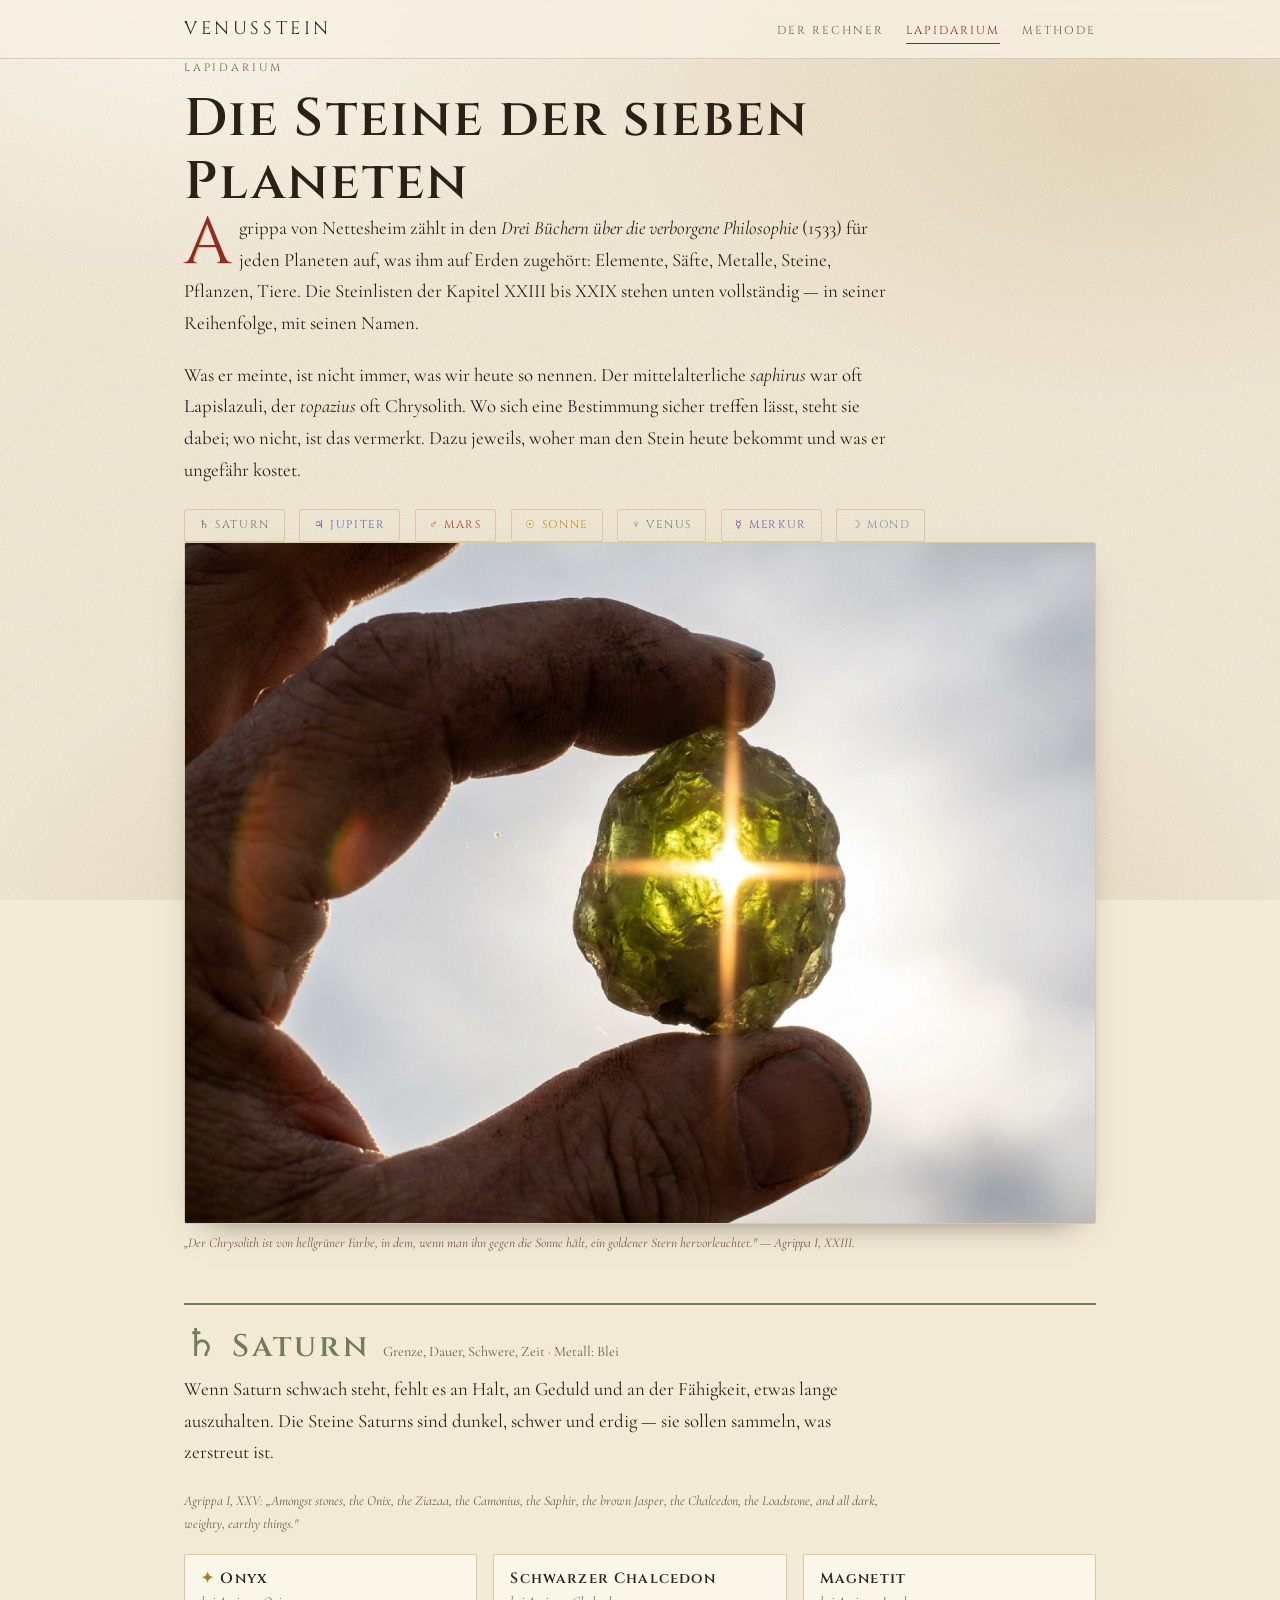
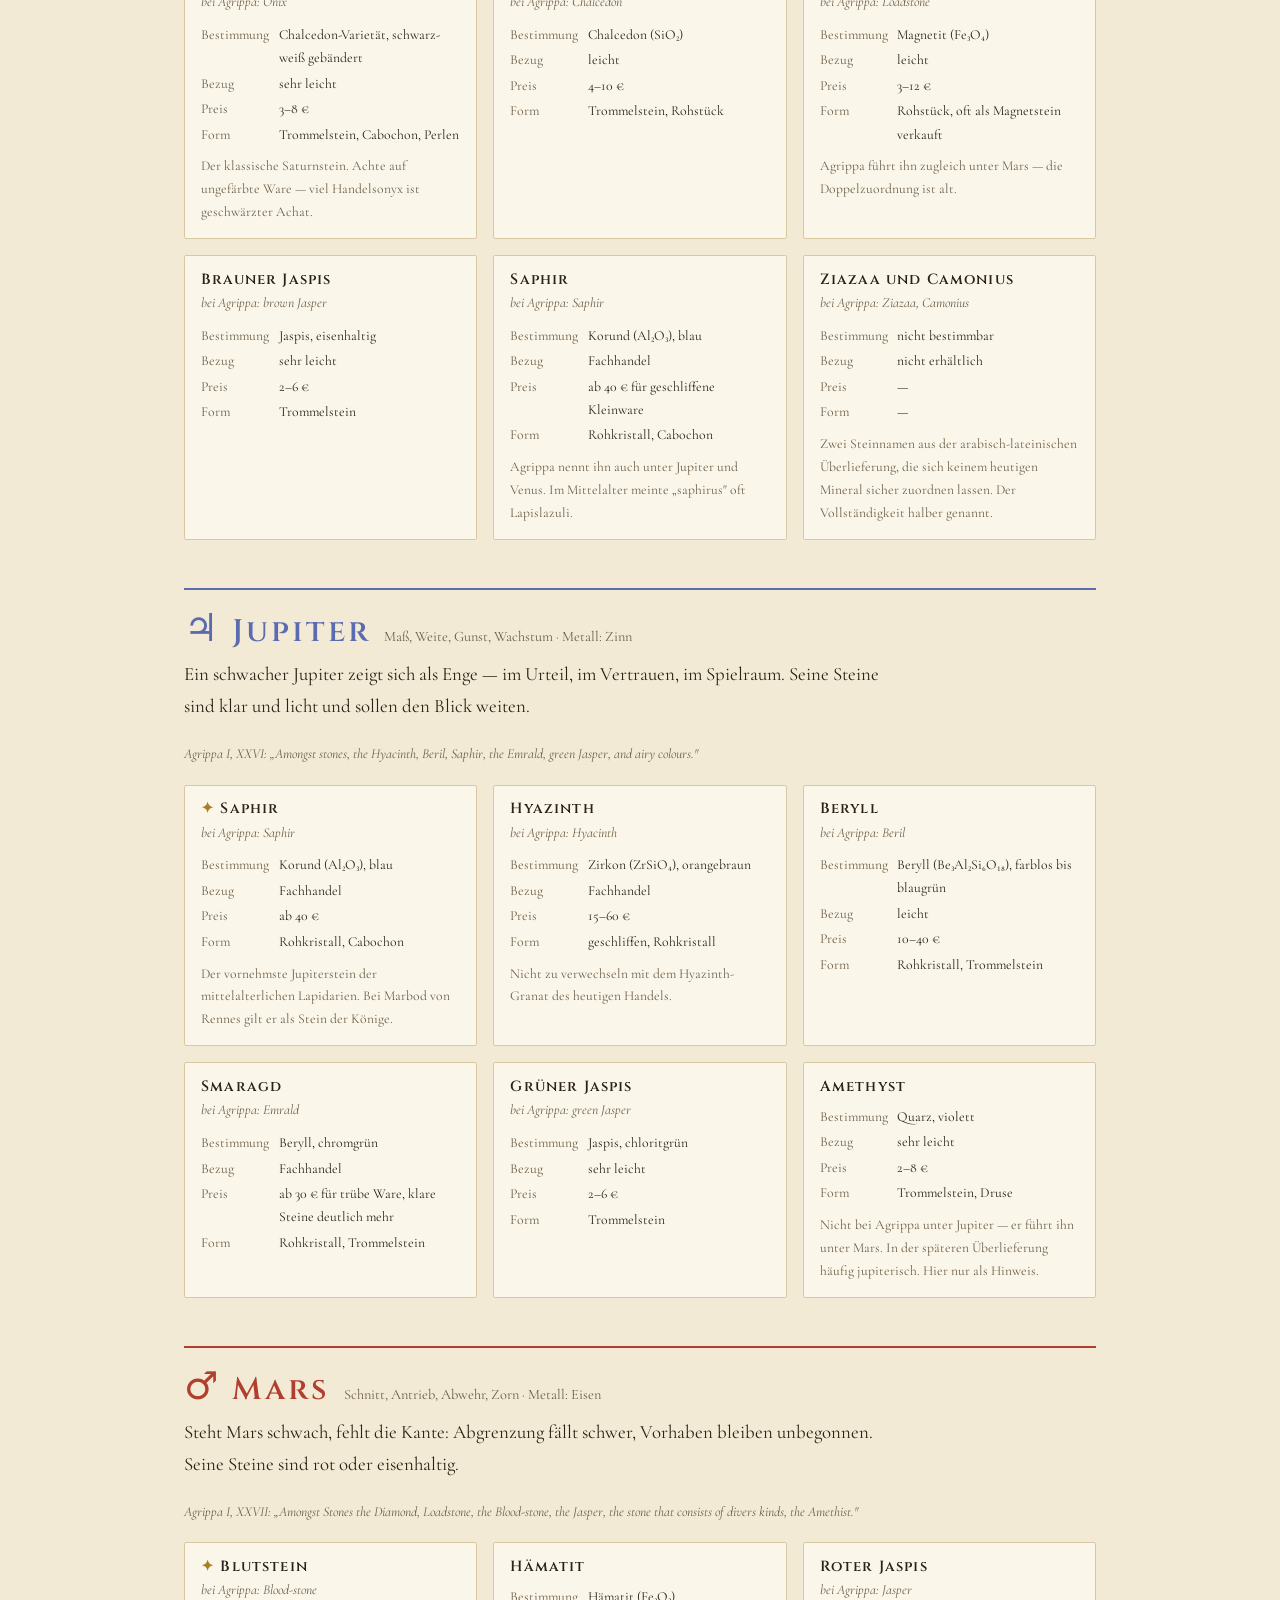
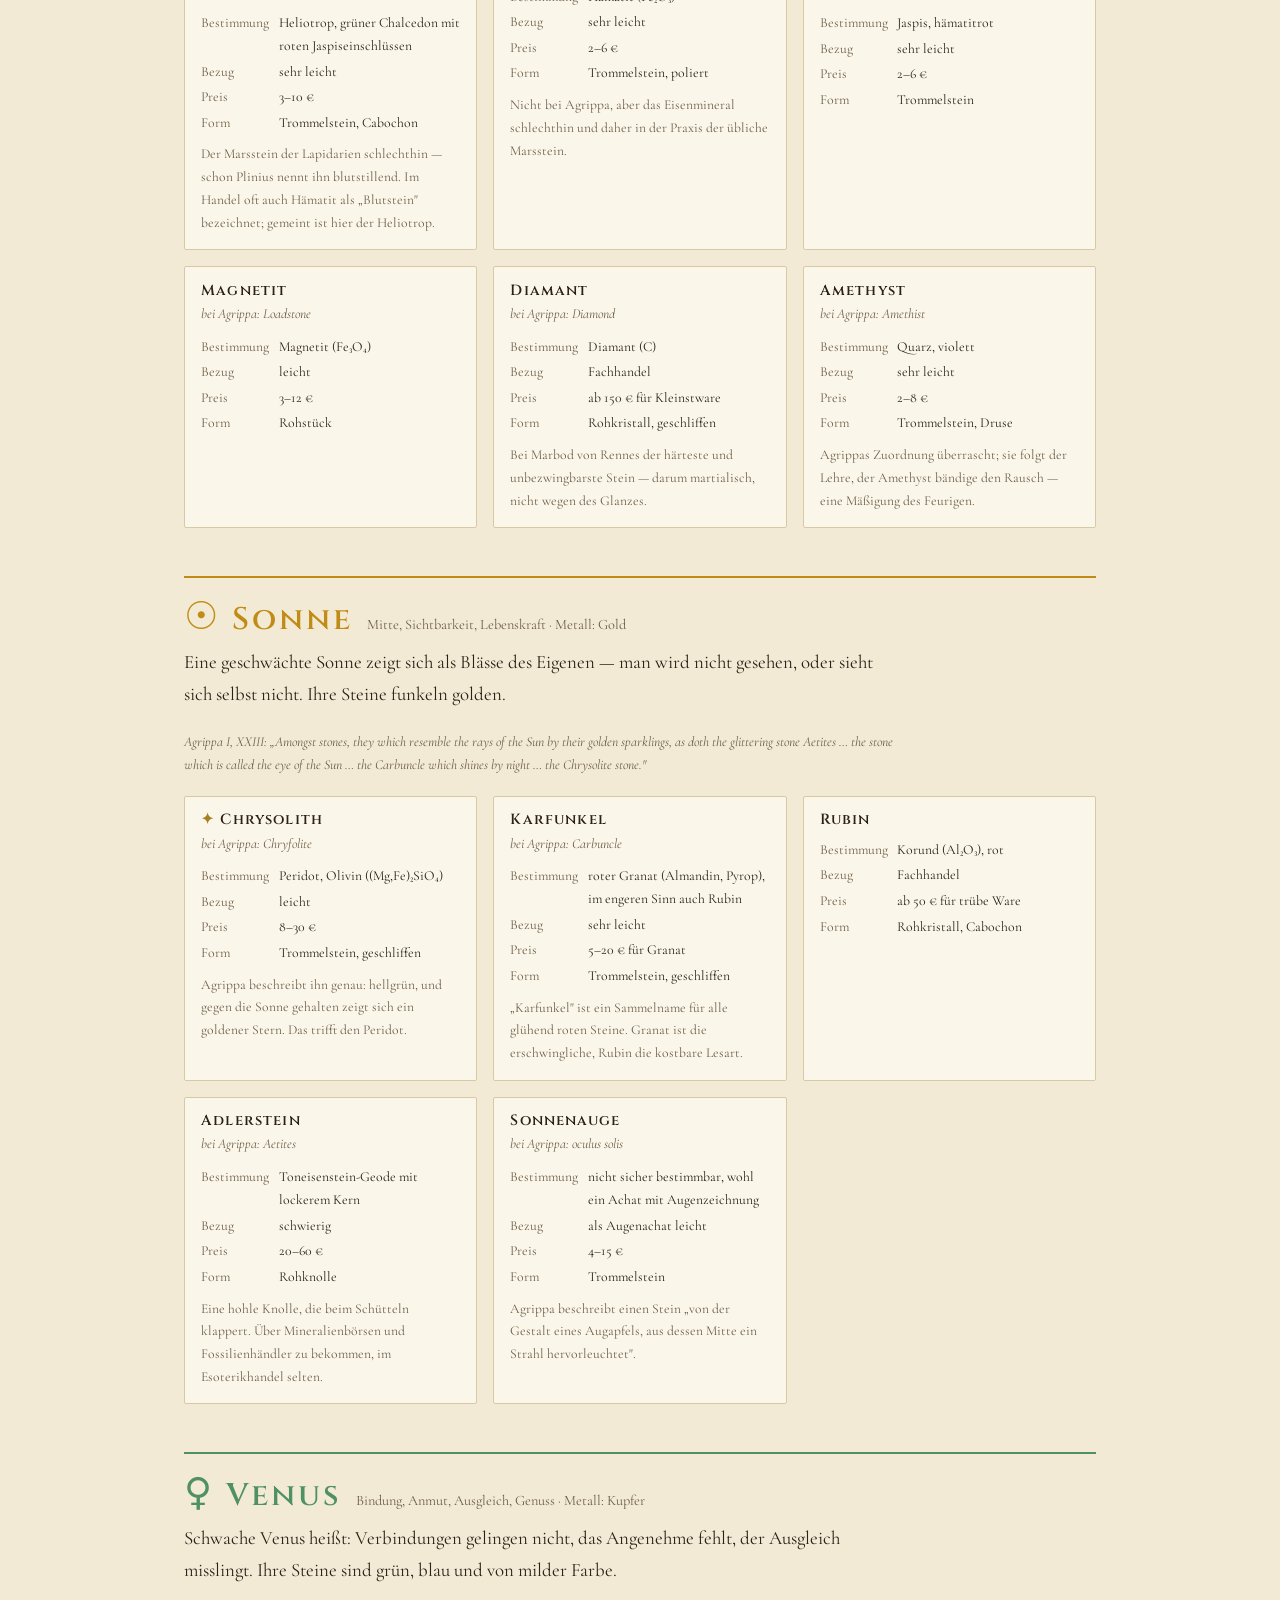
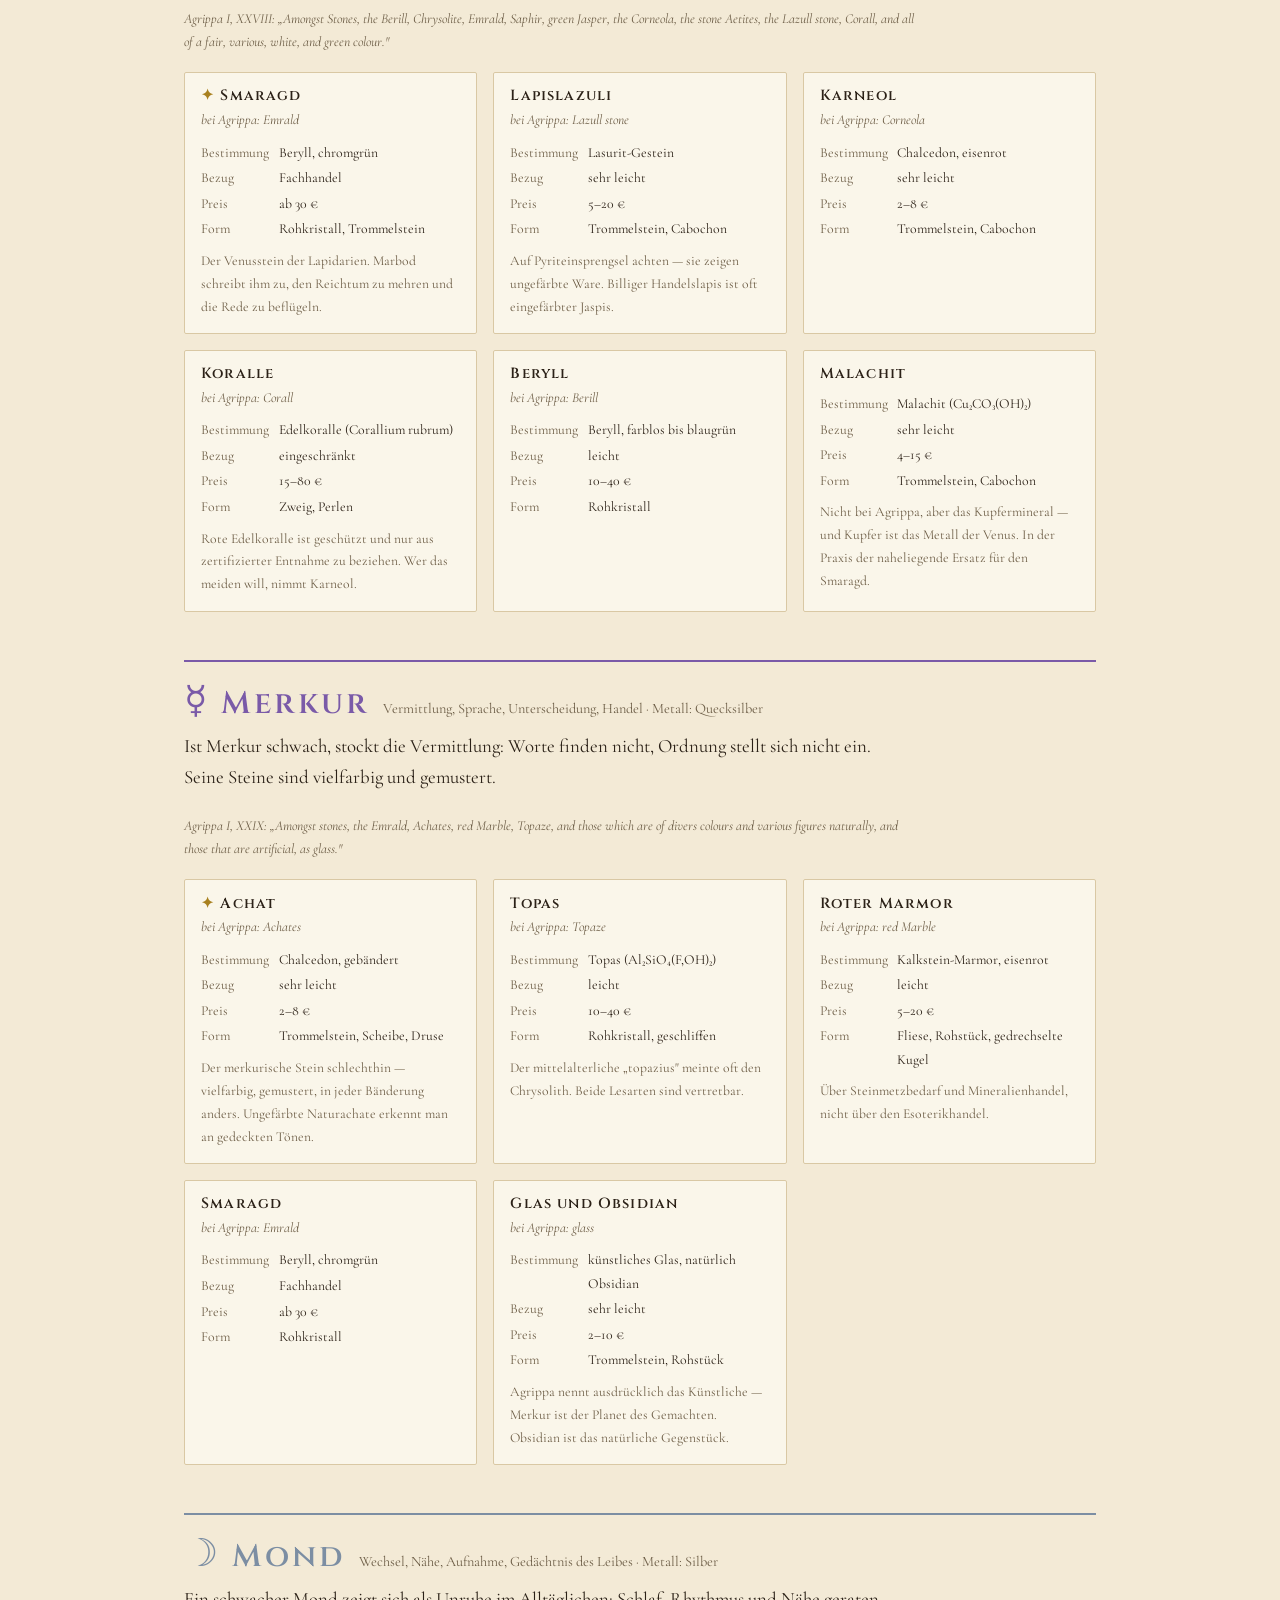
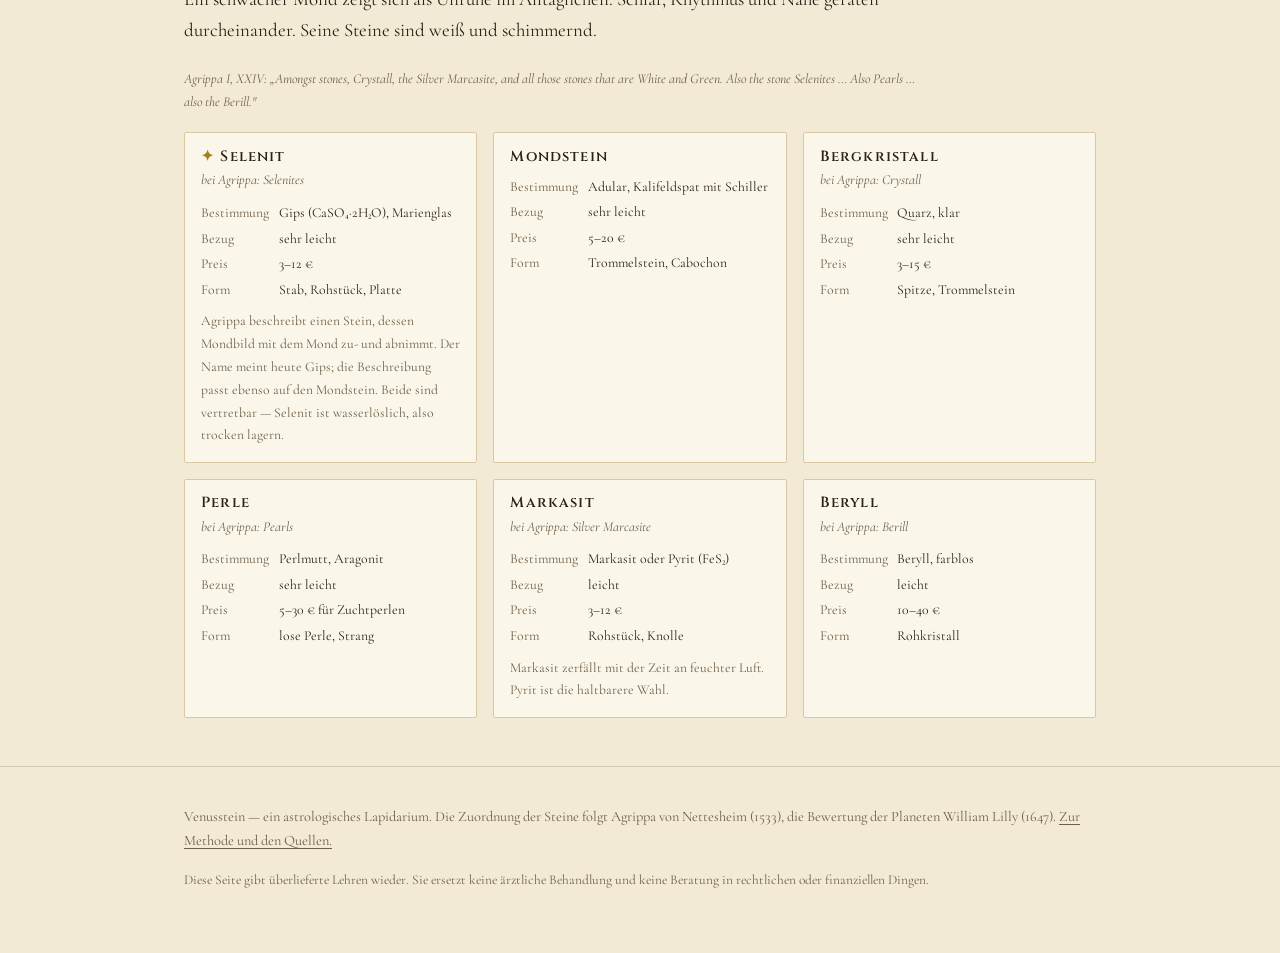
==== lapidarium.html @ 330479cf "Rechner, Lapidarium und Methodenseite Ephemeride für die sieben sichtbaren Planeten, Aszendent, MC u" ====
<!DOCTYPE html>
<html lang="de">
<head>
<meta charset="utf-8">
<meta name="viewport" content="width=device-width, initial-scale=1">
<title>Lapidarium — Venusstein</title>
<meta name="description" content="Die Steine der sieben Planeten nach Agrippa von Nettesheim, mit mineralogischer Bestimmung und Angaben zum Bezug.">
<link rel="preconnect" href="https://fonts.googleapis.com">
<link rel="preconnect" href="https://fonts.gstatic.com" crossorigin>
<link href="https://fonts.googleapis.com/css2?family=Cinzel:wght@400;600&family=Cormorant+Garamond:ital,wght@0,400;0,600;1,400&display=swap" rel="stylesheet">
<link rel="stylesheet" href="stil.css?v=4">
<style>
  .planet-block { border-top:2px solid; padding-top:1.2rem; margin-top:3rem; }
  .planet-kopf { display:flex; align-items:baseline; gap:.85rem; flex-wrap:wrap; margin-bottom:.5rem; }
  .planet-kopf .g { font-size:2.4rem; line-height:1;
    font-family:'Apple Symbols','Segoe UI Symbol','DejaVu Sans',serif; }
  .planet-kopf h2 { letter-spacing:.1em; }
  .planet-meta { font-size:.9rem; color:var(--tinte-blass); }
  .stein-gitter { display:grid; gap:1rem; grid-template-columns:repeat(auto-fit,minmax(14rem,1fr)); margin-top:1.2rem; }
  .stein { border:1px solid var(--pergament-rand); border-radius:2px; padding:.9rem 1rem; background:rgba(255,253,247,.6); }
  .stein h3 { font-family:var(--caps); font-size:.92rem; letter-spacing:.08em; margin:0 0 .2rem; }
  .stein .lat { font-style:italic; font-size:.86rem; color:var(--tinte-blass); }
  .stein dl { margin:.6rem 0 0; font-size:.86rem; display:grid; grid-template-columns:auto 1fr; gap:.15rem .6rem; }
  .stein dt { color:var(--tinte-blass); }
  .stein dd { margin:0; }
  .stein .anm { font-size:.85rem; margin:.6rem 0 0; color:var(--tinte-blass); }
  .krone { color:var(--gold); }
  .inhalt { display:flex; gap:.9rem; flex-wrap:wrap; margin:1.4rem 0 0; }
  .inhalt a {
    font-family:var(--caps); font-size:.7rem; letter-spacing:.15em; text-transform:uppercase;
    text-decoration:none; border:1px solid var(--pergament-rand); border-radius:2px;
    padding:.4rem .85rem; color:var(--tinte-blass);
  }
  .inhalt a:hover { border-color:var(--rubrik); color:var(--rubrik); }
</style>
</head>
<body>
<script src="kopf.js?v=4"></script>

<main>
  <section class="bahn">
    <p class="klein-kapital">Lapidarium</p>
    <h1>Die Steine der sieben Planeten</h1>
    <div style="max-width:44rem">
      <p class="initiale">Agrippa von Nettesheim zählt in den <em>Drei Büchern über die
      verborgene Philosophie</em> (1533) für jeden Planeten auf, was ihm auf Erden
      zugehört: Elemente, Säfte, Metalle, Steine, Pflanzen, Tiere. Die Steinlisten
      der Kapitel XXIII bis XXIX stehen unten vollständig — in seiner Reihenfolge,
      mit seinen Namen.</p>
      <p>Was er meinte, ist nicht immer, was wir heute so nennen. Der mittelalterliche
      <em>saphirus</em> war oft Lapislazuli, der <em>topazius</em> oft Chrysolith. Wo
      sich eine Bestimmung sicher treffen lässt, steht sie dabei; wo nicht, ist das
      vermerkt. Dazu jeweils, woher man den Stein heute bekommt und was er ungefähr
      kostet.</p>
    </div>
    <div class="inhalt" id="inhalt"></div>
  </section>

  <section class="bahn" style="padding-top:0">
    <figure>
      <img src="bilder/chrysolith-sonne.jpg" alt="Ein olivgrüner Chrysolith wird gegen die Sonne gehalten, ein goldener Strahlenstern bricht aus seiner Mitte" loading="lazy">
      <figcaption>„Der Chrysolith ist von hellgrüner Farbe, in dem, wenn man ihn gegen
      die Sonne hält, ein goldener Stern hervorleuchtet." — Agrippa I, XXIII.</figcaption>
    </figure>
  </section>

  <section class="bahn" style="padding-top:0"><div id="lapidarium"></div></section>
</main>

<script src="steine.js?v=4"></script>
<script>
(function () {
  var FARBE = { Saturn:'--sat', Jupiter:'--jup', Mars:'--mar', Sonne:'--sol',
                Venus:'--ven', Merkur:'--mer', Mond:'--lun' };
  var reihe = ['Saturn','Jupiter','Mars','Sonne','Venus','Merkur','Mond'];
  var wurzel = getComputedStyle(document.documentElement);
  function farbe(p) { return wurzel.getPropertyValue(FARBE[p]).trim(); }
  function id(p) { return p.toLowerCase().replace(/[^a-z]/g, ''); }

  document.getElementById('inhalt').innerHTML = reihe.map(function (p) {
    return '<a href="#' + id(p) + '" style="color:' + farbe(p) + '">' +
      Steine.LAPIDARIUM[p].glyph + ' ' + p + '</a>';
  }).join('');

  document.getElementById('lapidarium').innerHTML = reihe.map(function (p) {
    var l = Steine.LAPIDARIUM[p], f = farbe(p);
    var karten = l.steine.map(function (s) {
      var zeilen = [['Bestimmung', s.modern], ['Bezug', s.bezug], ['Preis', s.preis]];
      if (s.form) zeilen.push(['Form', s.form]);
      return '<div class="stein"><h3>' +
        (s.haupt ? '<span class="krone" title="Hauptstein">✦</span> ' : '') + s.name + '</h3>' +
        (s.lat && s.lat !== '—' ? '<div class="lat">bei Agrippa: ' + s.lat + '</div>' : '') +
        '<dl>' + zeilen.map(function (z) { return '<dt>' + z[0] + '</dt><dd>' + z[1] + '</dd>'; }).join('') +
        '</dl>' + (s.hinweis ? '<p class="anm">' + s.hinweis + '</p>' : '') + '</div>';
    }).join('');
    return '<div class="planet-block" id="' + id(p) + '" style="border-color:' + f + '">' +
      '<div class="planet-kopf"><span class="g" style="color:' + f + '">' + l.glyph + '</span>' +
      '<h2 style="color:' + f + '">' + p + '</h2>' +
      '<span class="planet-meta">' + l.wesen + ' · Metall: ' + l.metall + '</span></div>' +
      '<p style="max-width:44rem">' + l.mangel + '</p>' +
      '<p class="hinweis" style="max-width:46rem">' + l.quelle + '</p>' +
      '<div class="stein-gitter">' + karten + '</div></div>';
  }).join('');
})();
</script>
</body>
</html>
---- stil.css ----
/* ============================================================
   VENUSSTEIN — gemeinsames Stilblatt
   Pergament, Rubrik, Gold: der Blick eines mittelalterlichen
   Lapidariums, aber mit heutiger Lesbarkeit.
   ============================================================ */

:root {
  --pergament:      #f3ead6;
  --pergament-tief: #e7d9bb;
  --pergament-rand: #d9c8a4;
  --tinte:          #2b2117;
  --tinte-blass:    #6d5e47;
  --rubrik:         #8f2c21;
  --gold:           #a8801f;
  --gold-hell:      #c9a441;
  --linie:          rgba(43, 33, 23, .16);

  --sat: #6f7d5c;  --jup: #5a6bb0;  --mar: #b03f30;  --sol: #c08c15;
  --ven: #4f9160;  --mer: #7a5aa8;  --lun: #7c8ea3;

  --serif: 'Cormorant Garamond', 'Iowan Old Style', Palatino, Georgia, serif;
  --caps:  'Cinzel', 'Trajan Pro', Palatino, Georgia, serif;
}

* { box-sizing: border-box; }
html { -webkit-text-size-adjust: 100%; }

body {
  margin: 0;
  font-family: var(--serif);
  font-size: clamp(1.02rem, .55vw + .92rem, 1.18rem);
  line-height: 1.68;
  color: var(--tinte);
  background-color: var(--pergament);
  background-image:
    radial-gradient(70% 55% at 15% 0%,   rgba(255,252,244,.85), transparent 60%),
    radial-gradient(60% 50% at 88% 12%,  rgba(214,193,153,.40), transparent 65%),
    radial-gradient(75% 60% at 50% 105%, rgba(198,175,133,.42), transparent 70%);
  background-attachment: fixed;
}

/* Feine Faserung des Pergaments */
body::before {
  content: ''; position: fixed; inset: 0; pointer-events: none; z-index: 0;
  opacity: .38; mix-blend-mode: multiply;
  background-image: url("data:image/svg+xml;utf8,\
<svg xmlns='http://www.w3.org/2000/svg' width='220' height='220'>\
<filter id='f'><feTurbulence type='fractalNoise' baseFrequency='.85' numOctaves='4'/>\
<feColorMatrix type='saturate' values='0'/></filter>\
<rect width='220' height='220' filter='url(%23f)' opacity='.5'/></svg>");
}
body > * { position: relative; z-index: 1; }

/* ---------- Schrift ---------- */
h1, h2, h3, h4 { font-family: var(--caps); font-weight: 600; line-height: 1.18; margin: 0; }
h1 { font-size: clamp(2rem, 5.2vw, 3.3rem); letter-spacing: .04em; }
h2 { font-size: clamp(1.35rem, 2.8vw, 1.95rem); letter-spacing: .05em; color: var(--rubrik); }
h3 { font-size: clamp(1.08rem, 1.8vw, 1.3rem); letter-spacing: .07em; }
p { margin: 0 0 1.05em; }
a { color: var(--rubrik); text-underline-offset: .18em; text-decoration-thickness: .06em; }
a:hover { color: var(--gold); }
strong { font-weight: 600; }
em { font-style: italic; }

.klein-kapital {
  font-family: var(--caps); font-size: .68rem; letter-spacing: .26em;
  text-transform: uppercase; color: var(--tinte-blass);
}

/* Initiale nach Art der Handschriften */
.initiale::first-letter {
  float: left; font-family: var(--caps); font-size: 3.5em; line-height: .82;
  margin: .06em .12em -.04em 0; color: var(--rubrik);
  text-shadow: 1px 1px 0 rgba(168,128,31,.35);
}

/* ---------- Gerüst ---------- */
.bahn { max-width: 62rem; margin: 0 auto; padding: 0 clamp(1.1rem, 4vw, 2.5rem); }
.bahn-eng { max-width: 44rem; }
section { padding: clamp(2.6rem, 6vw, 4.6rem) 0; }

/* ---------- Kopf und Fuß ---------- */
.kopf {
  border-bottom: 1px solid var(--linie);
  background: rgba(247, 240, 226, .82);
  backdrop-filter: blur(6px);
  position: sticky; top: 0; z-index: 20;
}
.kopf-innen {
  display: flex; align-items: baseline; gap: 1.6rem; flex-wrap: wrap;
  padding-block: .85rem;
}
.marke {
  font-family: var(--caps); font-size: 1.12rem; letter-spacing: .2em;
  text-transform: uppercase; color: var(--tinte); text-decoration: none; margin-right: auto;
}
.marke:hover { color: var(--rubrik); }
.kopf nav { display: flex; gap: 1.4rem; flex-wrap: wrap; }
.kopf nav a {
  font-family: var(--caps); font-size: .72rem; letter-spacing: .17em;
  text-transform: uppercase; text-decoration: none; color: var(--tinte-blass);
  padding-bottom: .2rem; border-bottom: 1px solid transparent;
}
.kopf nav a:hover, .kopf nav a[aria-current] { color: var(--rubrik); border-color: var(--rubrik); }

.fuss {
  border-top: 1px solid var(--linie); margin-top: 3rem;
  padding: 2.4rem 0 3rem; font-size: .9rem; color: var(--tinte-blass);
}
.fuss a { color: var(--tinte-blass); }

/* ---------- Zierrat ---------- */
.zierlinie { display: block; width: 100%; height: 22px; margin: 2rem 0; opacity: .55; }
.regel { border: 0; border-top: 1px solid var(--linie); margin: 2.4rem 0; }

/* ---------- Karten und Tafeln ---------- */
.tafel {
  background: linear-gradient(#fdf8ec, #f4ebd7);
  border: 1px solid var(--pergament-rand);
  border-radius: 3px;
  box-shadow: 0 1px 0 rgba(255,255,255,.7) inset, 0 10px 26px -20px rgba(43,33,23,.6);
  padding: clamp(1.2rem, 3vw, 2rem);
}

/* ---------- Formular ---------- */
.feldgruppe { display: grid; gap: 1.05rem 1.3rem; grid-template-columns: repeat(auto-fit, minmax(13rem, 1fr)); }
.feld { display: flex; flex-direction: column; gap: .35rem; }
.feld.voll { grid-column: 1 / -1; }
label {
  font-family: var(--caps); font-size: .66rem; letter-spacing: .19em;
  text-transform: uppercase; color: var(--tinte-blass);
}
input, select {
  font-family: var(--serif); font-size: 1.02rem; color: var(--tinte);
  background: rgba(255,253,247,.9);
  border: 1px solid var(--pergament-rand); border-radius: 2px;
  padding: .58rem .7rem; width: 100%;
}
input:focus, select:focus { outline: 2px solid var(--gold); outline-offset: 1px; border-color: var(--gold); }
.hinweis { font-size: .86rem; color: var(--tinte-blass); font-style: italic; }

.knopf {
  font-family: var(--caps); font-size: .78rem; letter-spacing: .19em; text-transform: uppercase;
  color: var(--pergament); background: var(--rubrik);
  border: 1px solid #71231a; border-radius: 2px;
  padding: .82rem 1.9rem; cursor: pointer; transition: background .18s, transform .18s;
}
.knopf:hover { background: #a3352a; }
.knopf:active { transform: translateY(1px); }
.knopf.leise { background: transparent; color: var(--tinte-blass); border-color: var(--pergament-rand); }
.knopf.leise:hover { color: var(--rubrik); border-color: var(--rubrik); }

/* ---------- Bilder ---------- */
figure { margin: 0; }
figure img {
  display: block; width: 100%; height: auto; border-radius: 2px;
  border: 1px solid var(--pergament-rand);
  box-shadow: 0 14px 34px -22px rgba(43,33,23,.75);
}
figcaption { font-size: .84rem; color: var(--tinte-blass); font-style: italic; margin-top: .55rem; }

/* ---------- Tabellen ---------- */
.tabellenrahmen { overflow-x: auto; }
table { border-collapse: collapse; width: 100%; font-size: .93rem; }
th, td { text-align: left; padding: .5rem .7rem; border-bottom: 1px solid var(--linie); vertical-align: top; }
th {
  font-family: var(--caps); font-size: .64rem; letter-spacing: .15em;
  text-transform: uppercase; color: var(--tinte-blass); font-weight: 600;
  border-bottom: 1px solid var(--pergament-rand);
}
td.zahl { text-align: right; font-variant-numeric: tabular-nums; white-space: nowrap; }

.plus  { color: #3f6b45; font-weight: 600; }
.minus { color: var(--rubrik); font-weight: 600; }

@media (prefers-reduced-motion: reduce) {
  * { animation: none !important; transition: none !important; }
}

/* display-Regeln duerfen das hidden-Attribut nicht aushebeln */
[hidden] { display: none !important; }
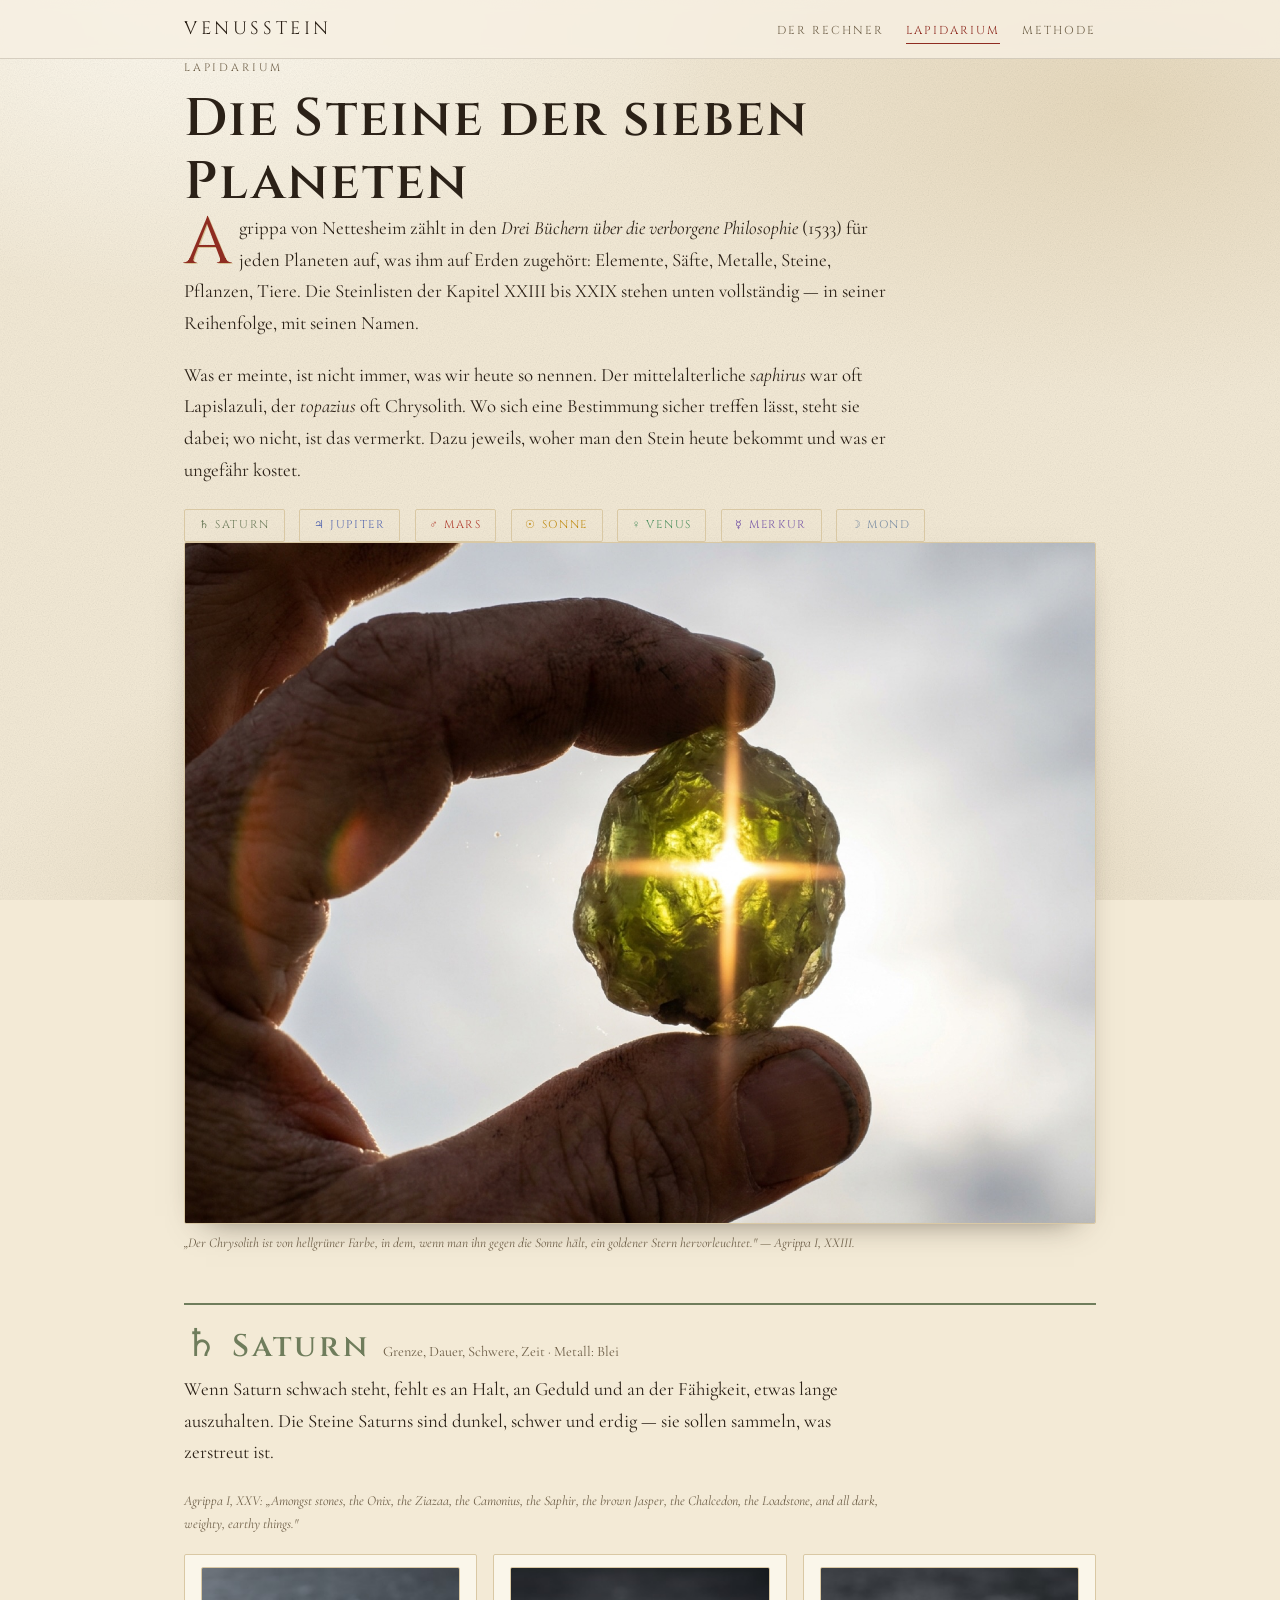
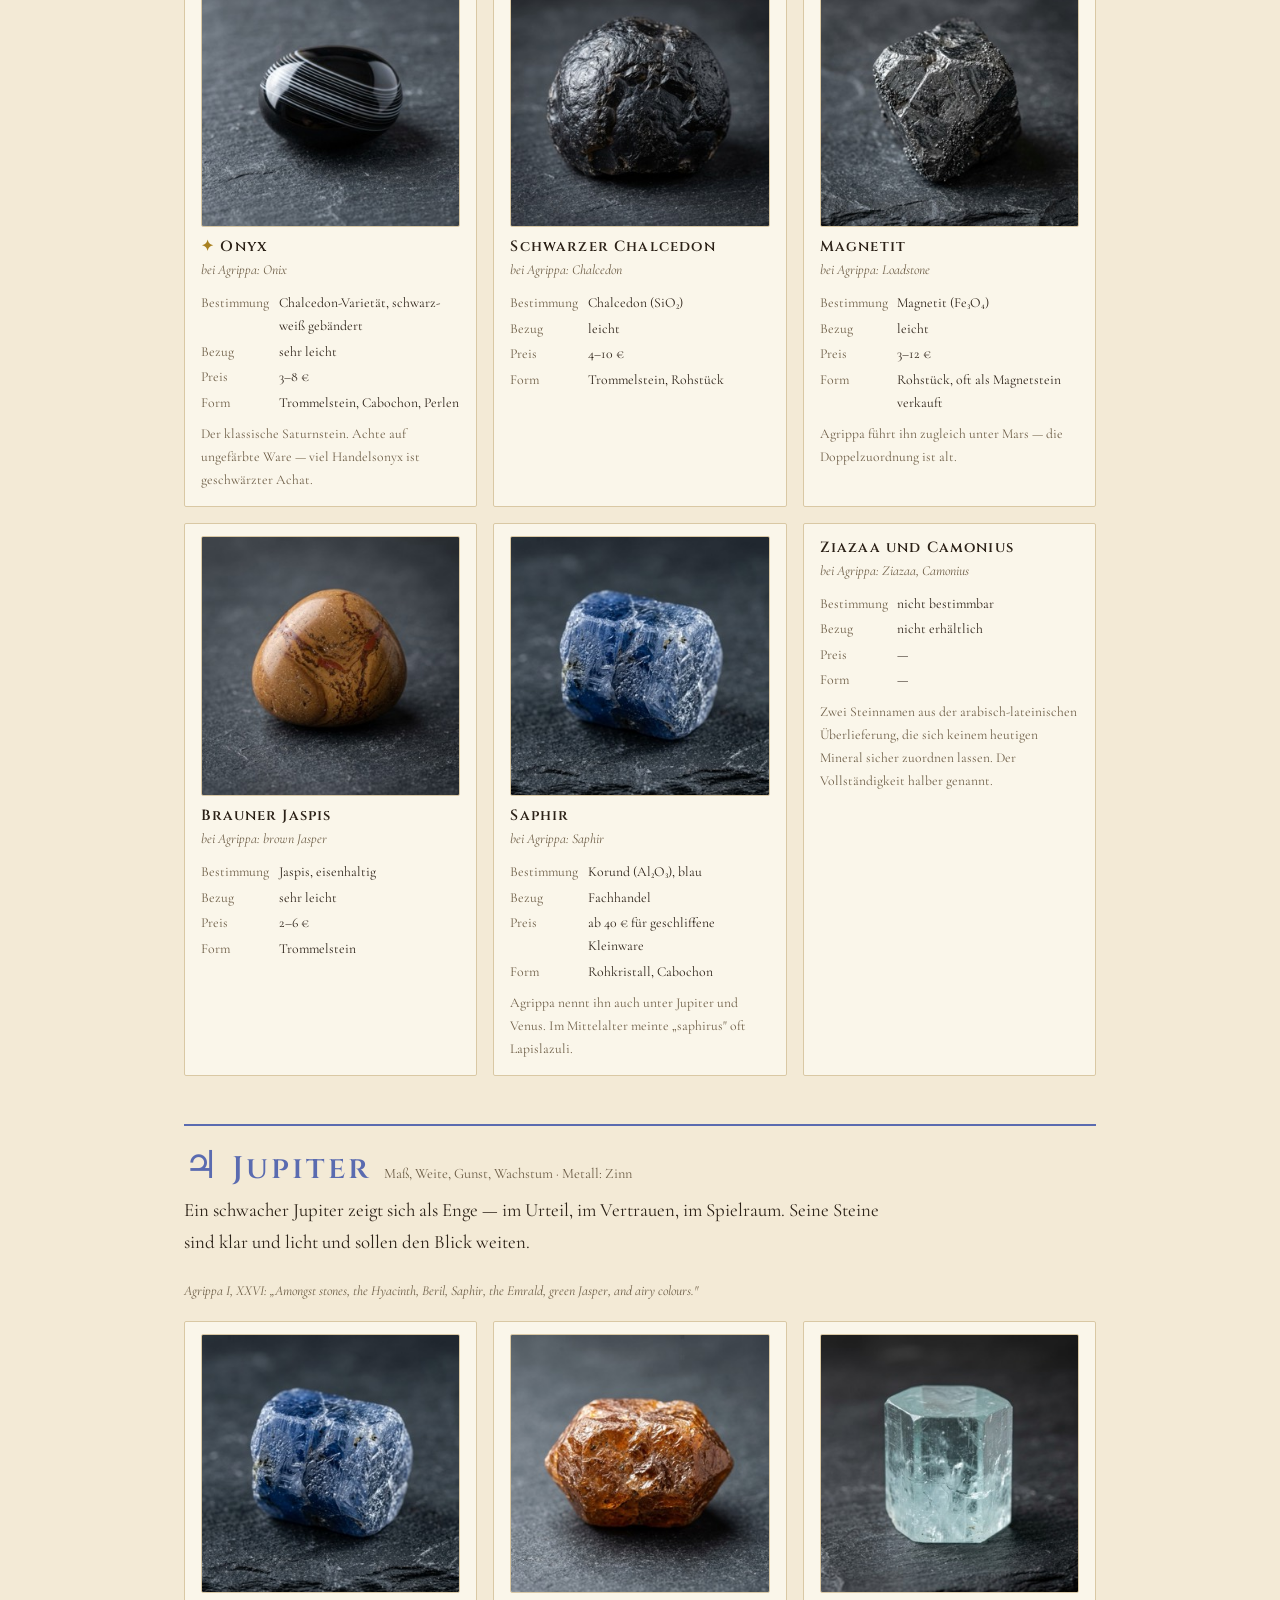
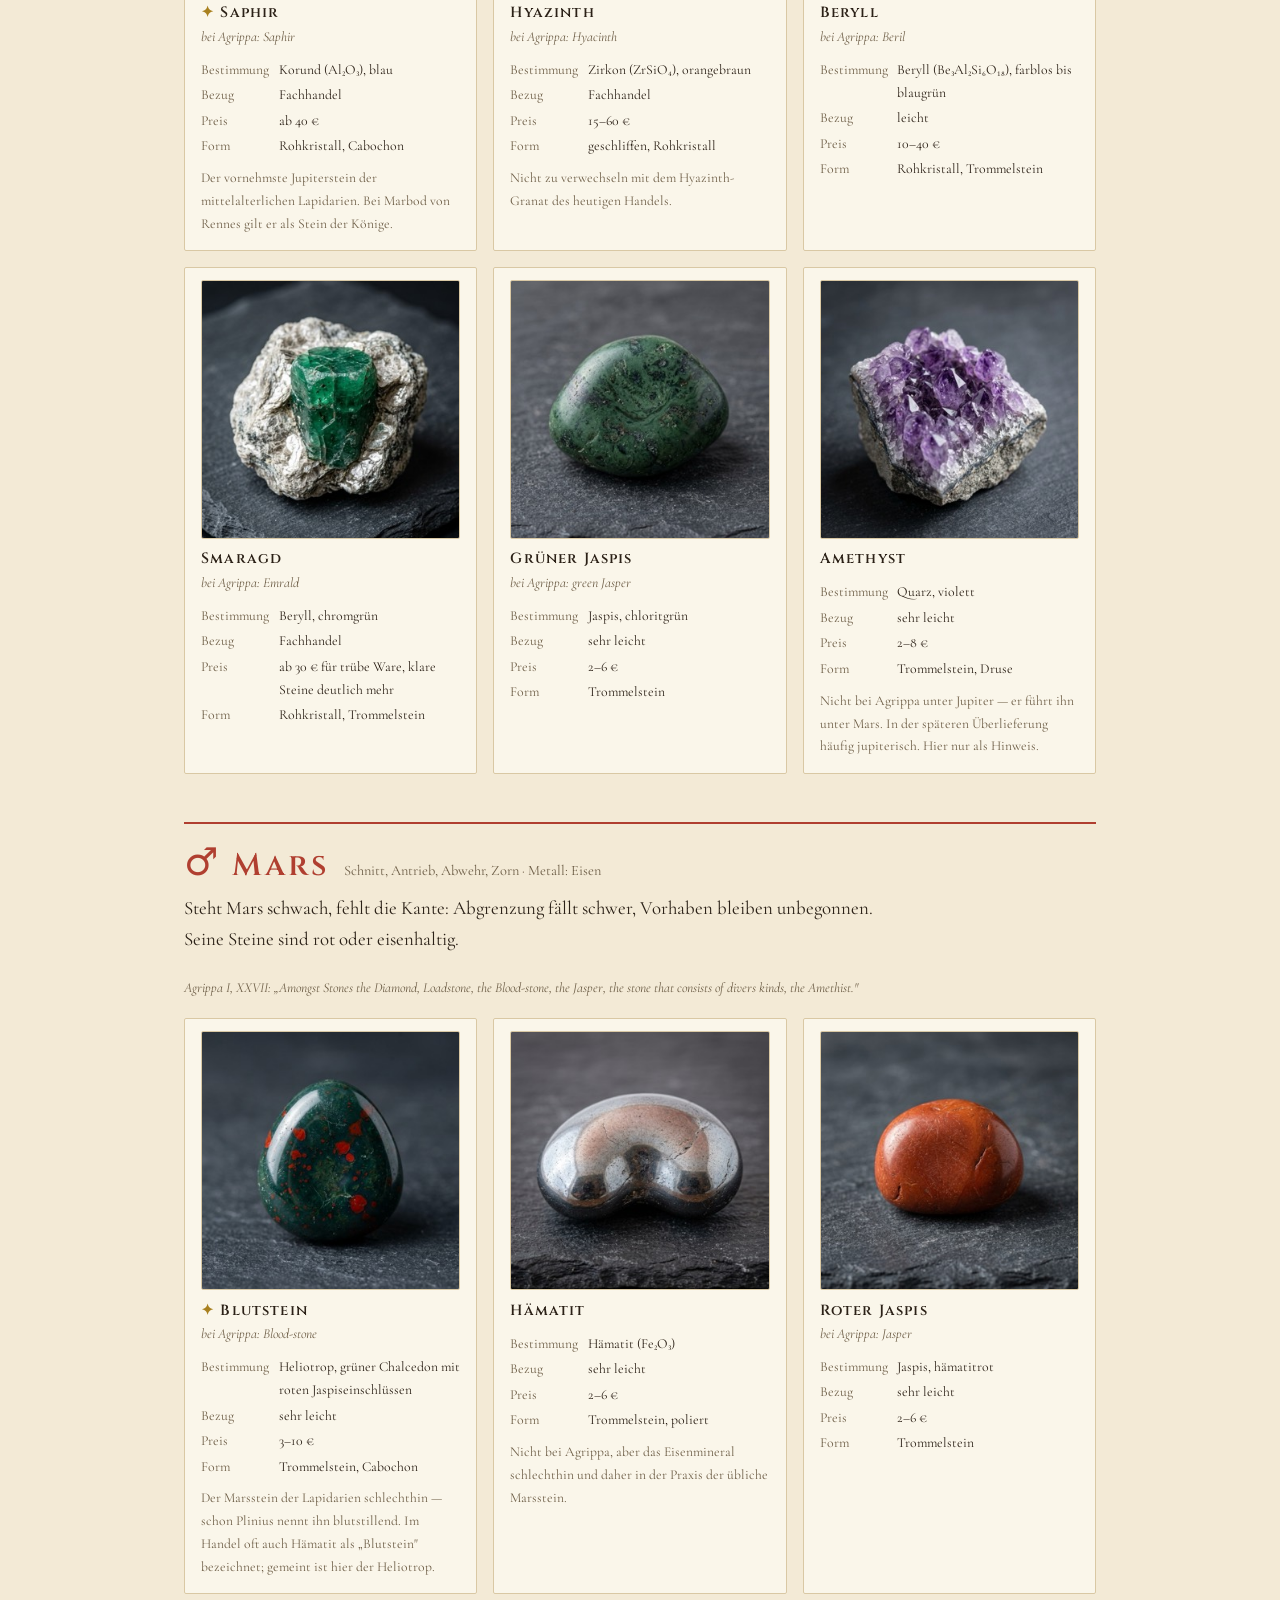
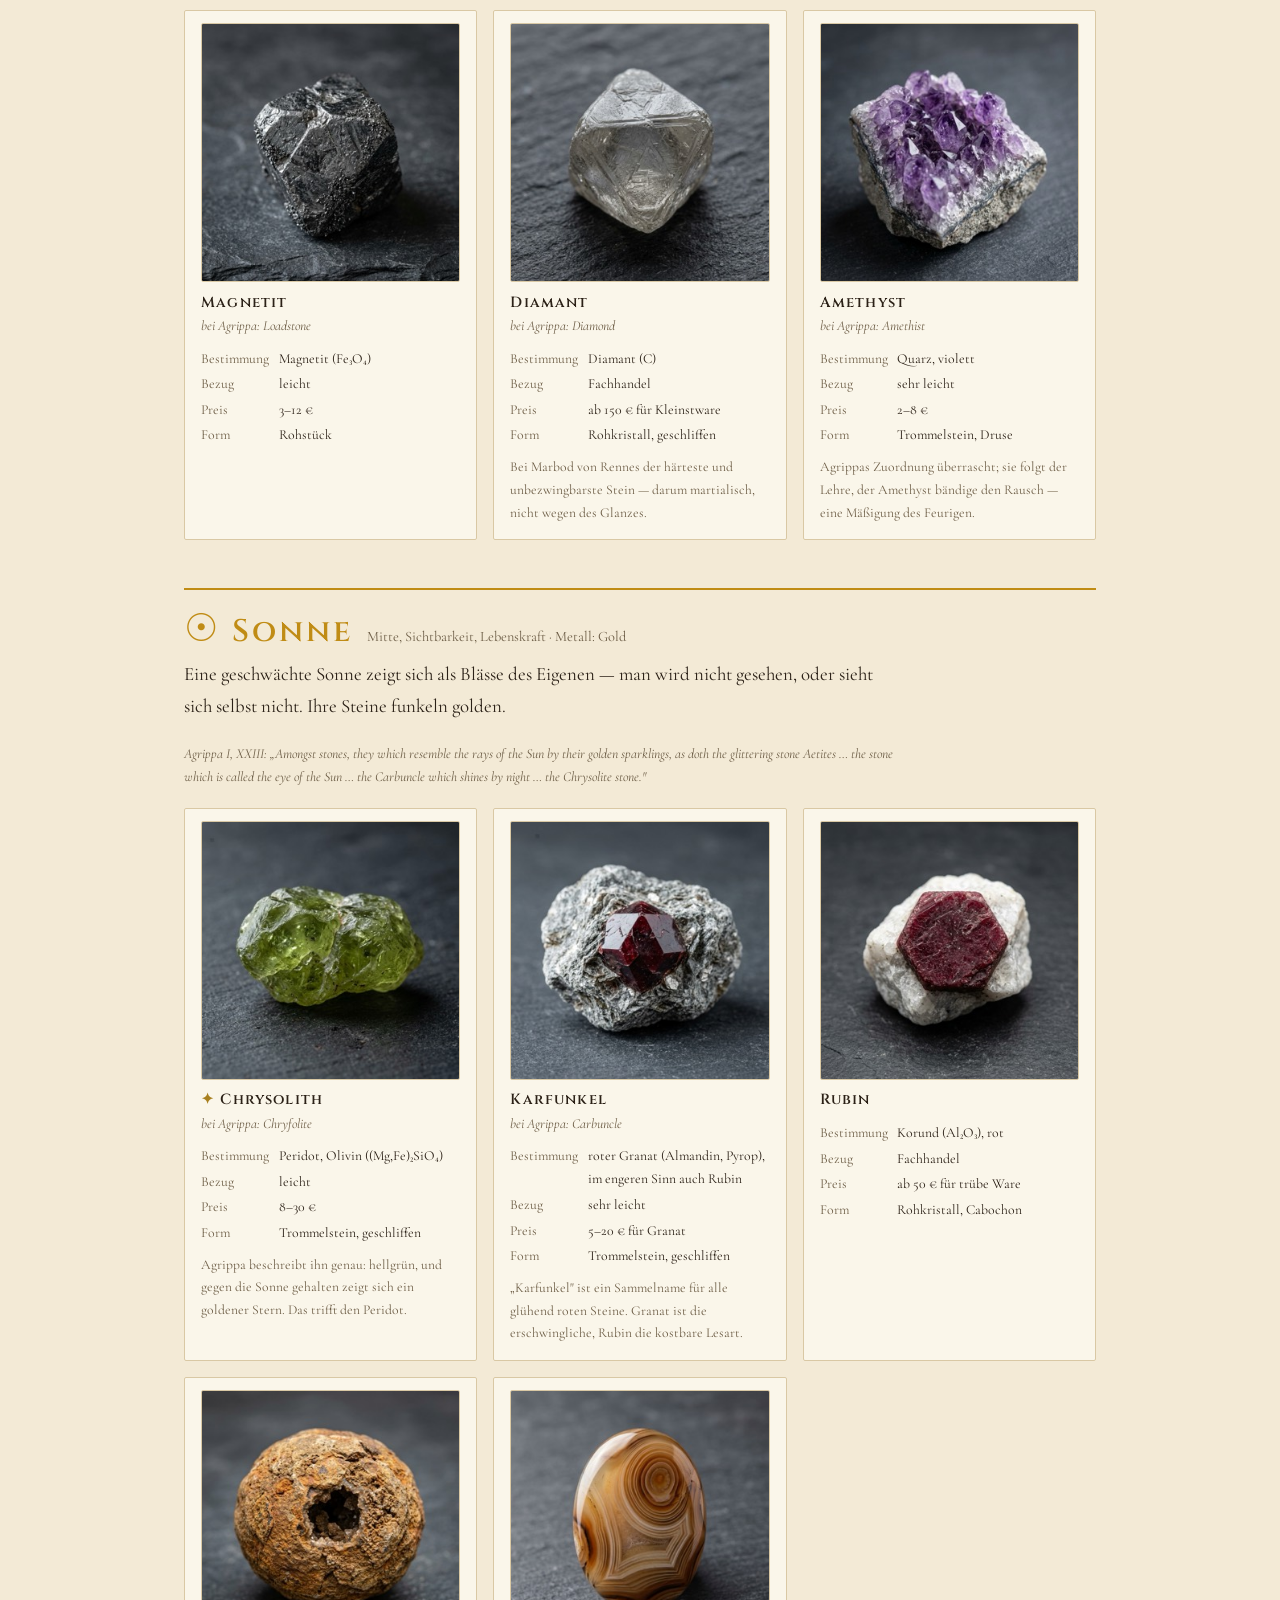
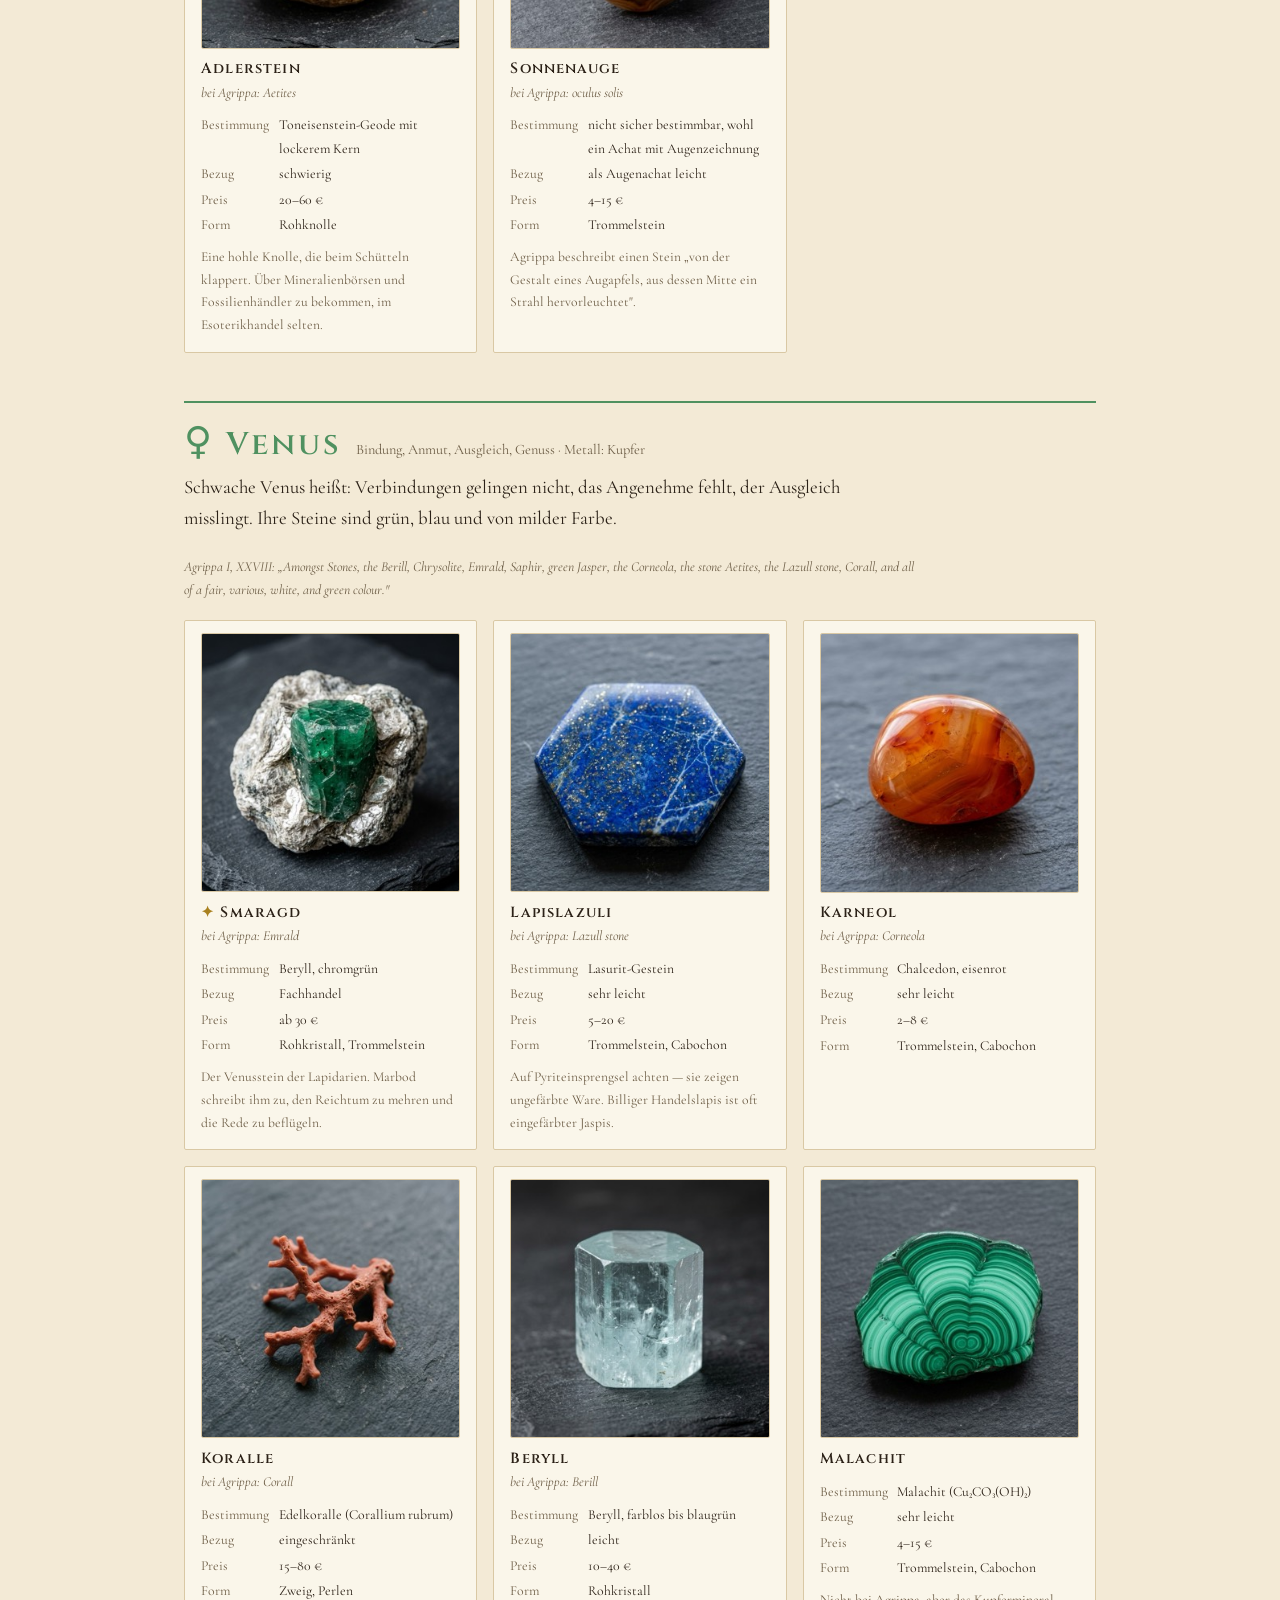
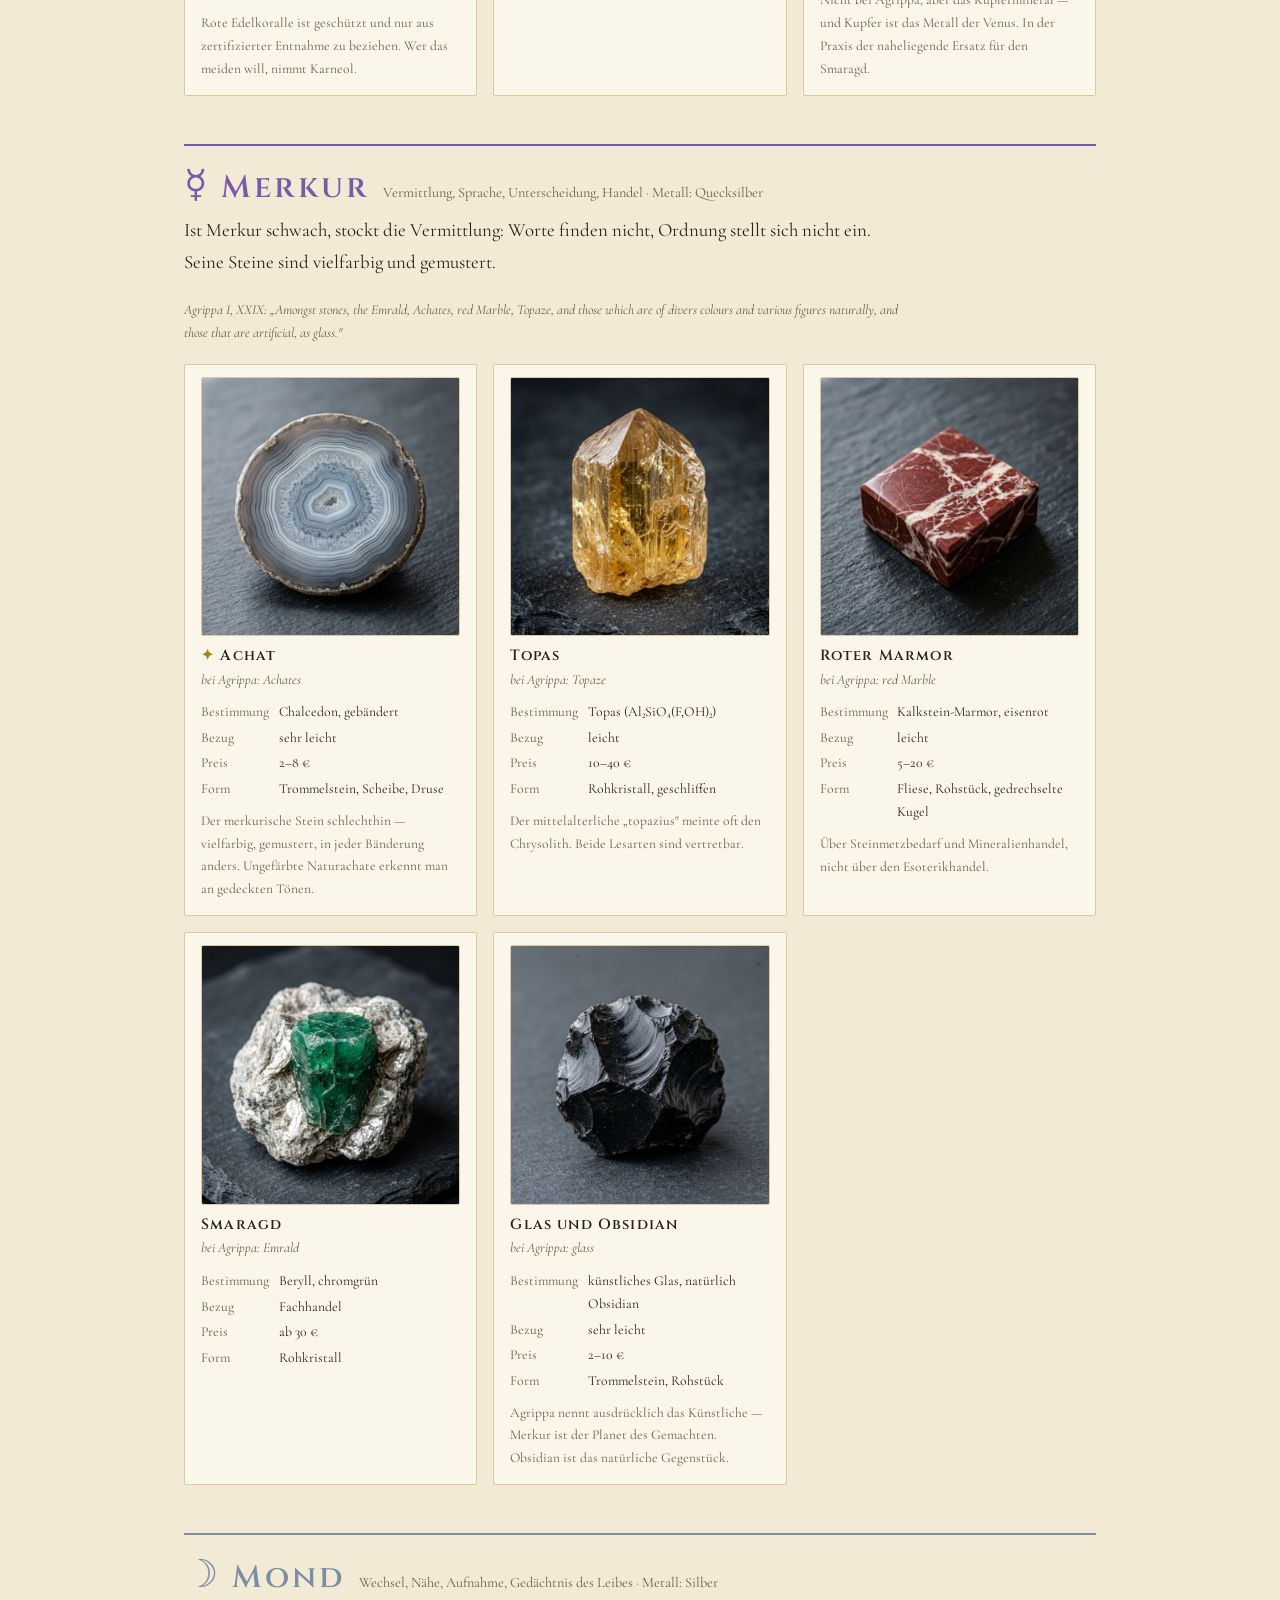
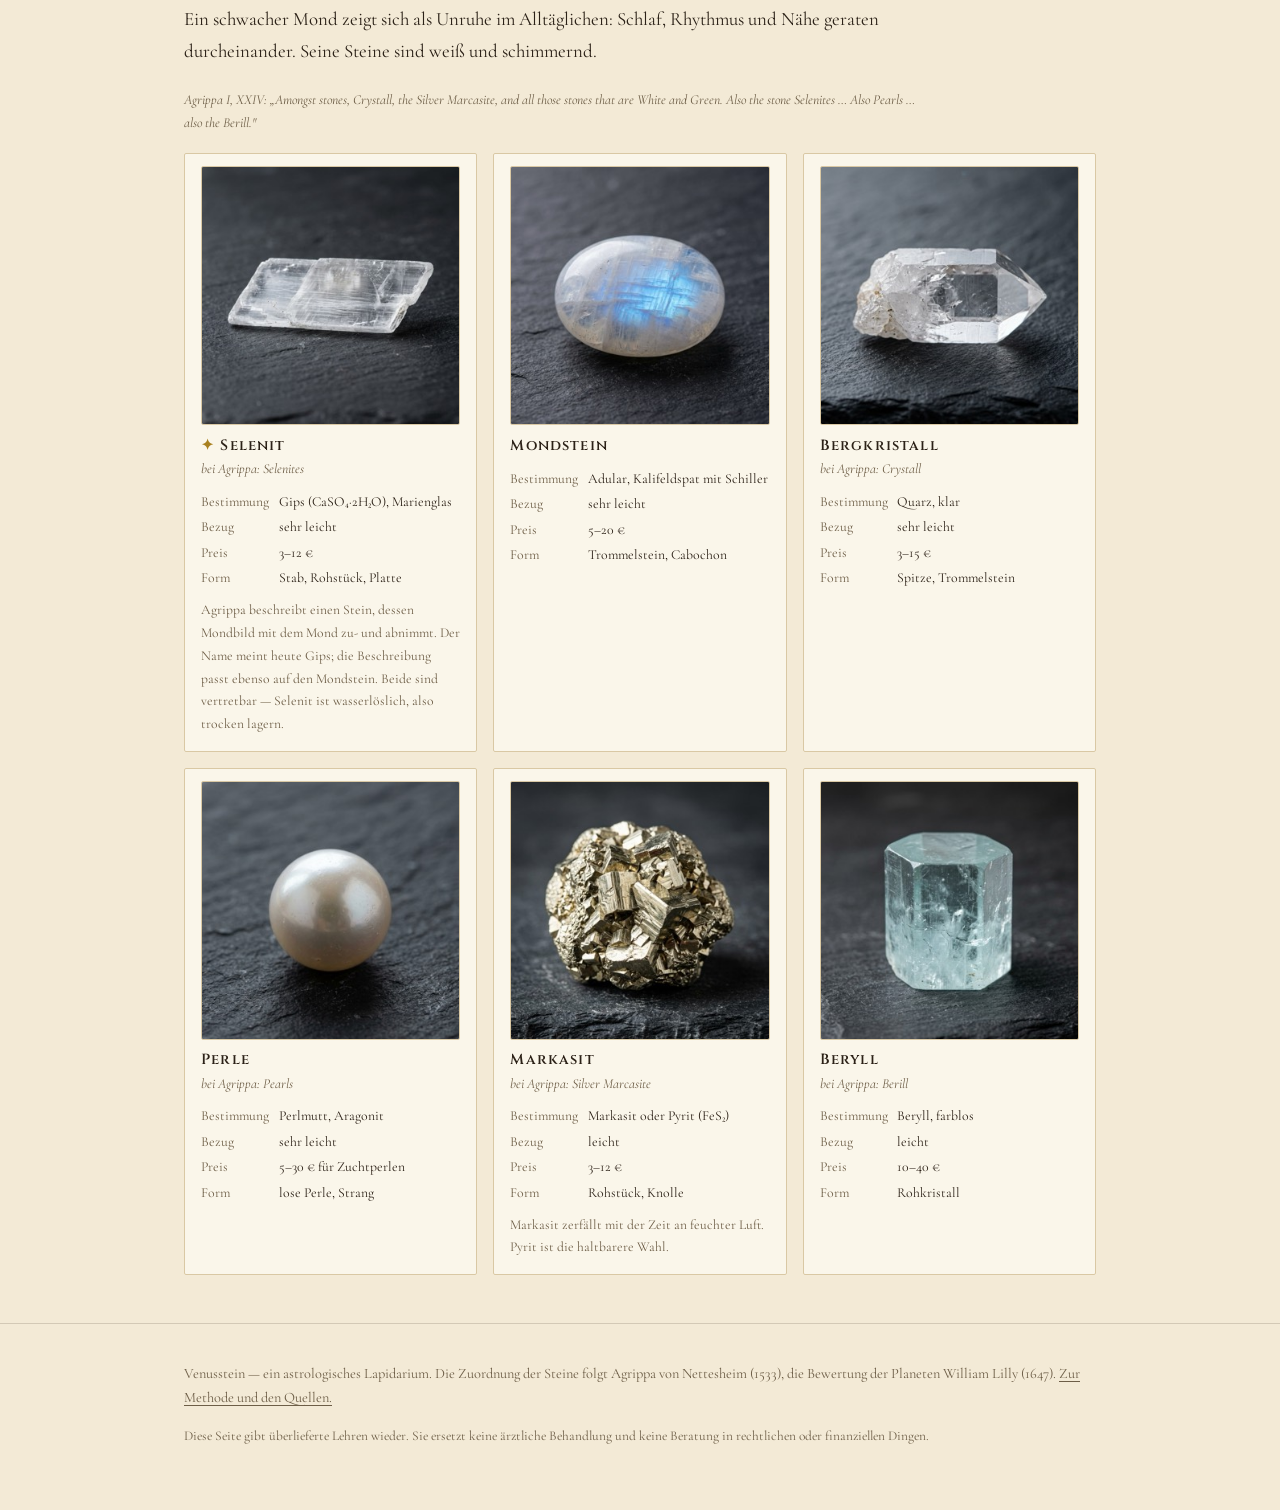
==== commit a6cf7e83: "Steinbilder, Große Kette des Seins, Berechnung überdauert Seitenwechsel 32 Miniaturbilder der Steine" ====
--- a/lapidarium.html
+++ b/lapidarium.html
@@ -8,7 +8,7 @@
 <link rel="preconnect" href="https://fonts.googleapis.com">
 <link rel="preconnect" href="https://fonts.gstatic.com" crossorigin>
 <link href="https://fonts.googleapis.com/css2?family=Cinzel:wght@400;600&family=Cormorant+Garamond:ital,wght@0,400;0,600;1,400&display=swap" rel="stylesheet">
-<link rel="stylesheet" href="stil.css?v=4">
+<link rel="stylesheet" href="stil.css?v=13">
 <style>
   .planet-block { border-top:2px solid; padding-top:1.2rem; margin-top:3rem; }
   .planet-kopf { display:flex; align-items:baseline; gap:.85rem; flex-wrap:wrap; margin-bottom:.5rem; }
@@ -18,6 +18,7 @@
   .planet-meta { font-size:.9rem; color:var(--tinte-blass); }
   .stein-gitter { display:grid; gap:1rem; grid-template-columns:repeat(auto-fit,minmax(14rem,1fr)); margin-top:1.2rem; }
   .stein { border:1px solid var(--pergament-rand); border-radius:2px; padding:.9rem 1rem; background:rgba(255,253,247,.6); }
+  .stein { display:flex; flex-direction:column; }
   .stein h3 { font-family:var(--caps); font-size:.92rem; letter-spacing:.08em; margin:0 0 .2rem; }
   .stein .lat { font-style:italic; font-size:.86rem; color:var(--tinte-blass); }
   .stein dl { margin:.6rem 0 0; font-size:.86rem; display:grid; grid-template-columns:auto 1fr; gap:.15rem .6rem; }
@@ -35,7 +36,7 @@
 </style>
 </head>
 <body>
-<script src="kopf.js?v=4"></script>
+<script src="kopf.js?v=13"></script>
 
 <main>
   <section class="bahn">
@@ -67,7 +68,7 @@
   <section class="bahn" style="padding-top:0"><div id="lapidarium"></div></section>
 </main>
 
-<script src="steine.js?v=4"></script>
+<script src="steine.js?v=13"></script>
 <script>
 (function () {
   var FARBE = { Saturn:'--sat', Jupiter:'--jup', Mars:'--mar', Sonne:'--sol',
@@ -87,7 +88,10 @@
     var karten = l.steine.map(function (s) {
       var zeilen = [['Bestimmung', s.modern], ['Bezug', s.bezug], ['Preis', s.preis]];
       if (s.form) zeilen.push(['Form', s.form]);
-      return '<div class="stein"><h3>' +
+      var b = Steine.bild(s.name);
+      return '<div class="stein">' +
+        (b ? '<img class="stein-bild" src="' + b + '" alt="' + s.name +
+             '" loading="lazy" width="320" height="320">' : '') + '<h3>' +
         (s.haupt ? '<span class="krone" title="Hauptstein">✦</span> ' : '') + s.name + '</h3>' +
         (s.lat && s.lat !== '—' ? '<div class="lat">bei Agrippa: ' + s.lat + '</div>' : '') +
         '<dl>' + zeilen.map(function (z) { return '<dt>' + z[0] + '</dt><dd>' + z[1] + '</dd>'; }).join('') +
--- a/stil.css
+++ b/stil.css
@@ -179,3 +179,11 @@
 
 /* display-Regeln duerfen das hidden-Attribut nicht aushebeln */
 [hidden] { display: none !important; }
+
+/* Miniaturbild einer Steinkarte */
+.stein-bild {
+  display: block; width: 100%; height: auto; aspect-ratio: 1 / 1; object-fit: cover;
+  border-radius: 2px; margin: -.15rem 0 .7rem;
+  border: 1px solid var(--pergament-rand);
+  background: rgba(43, 33, 23, .06);
+}
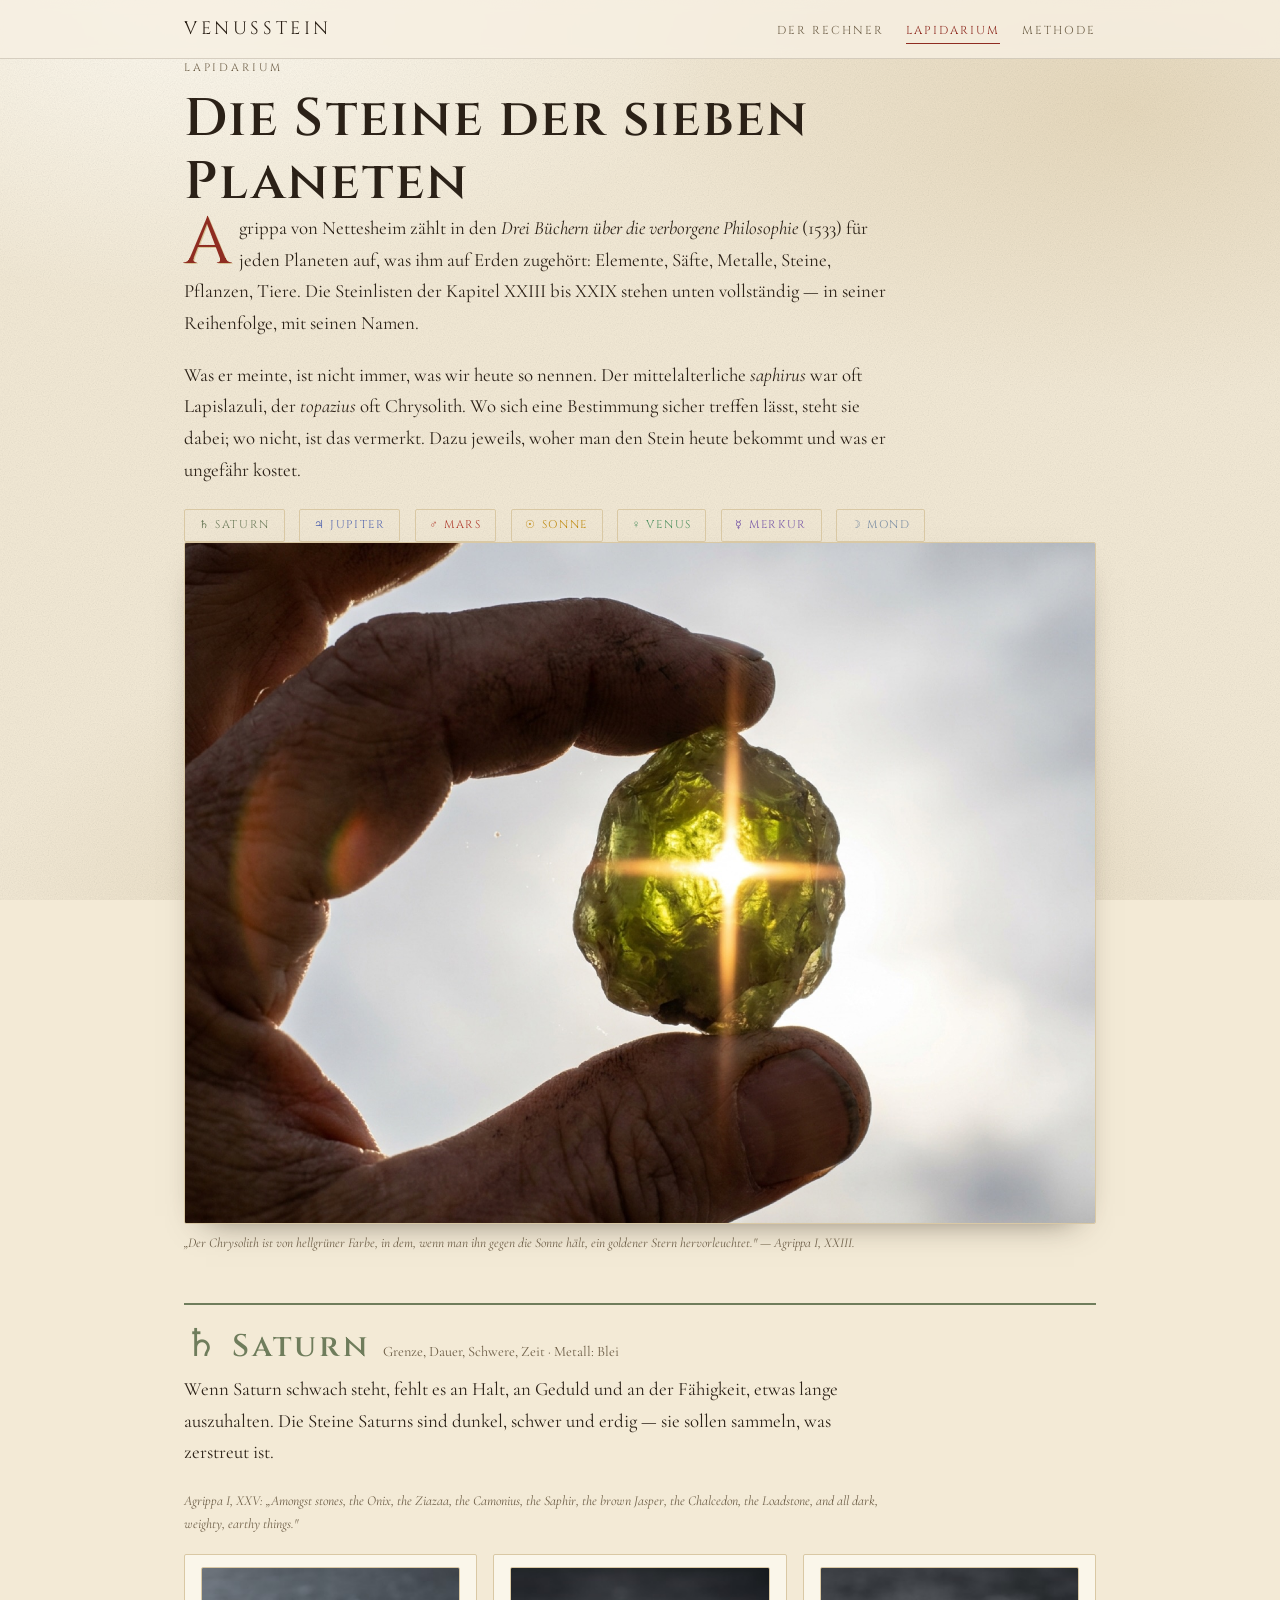
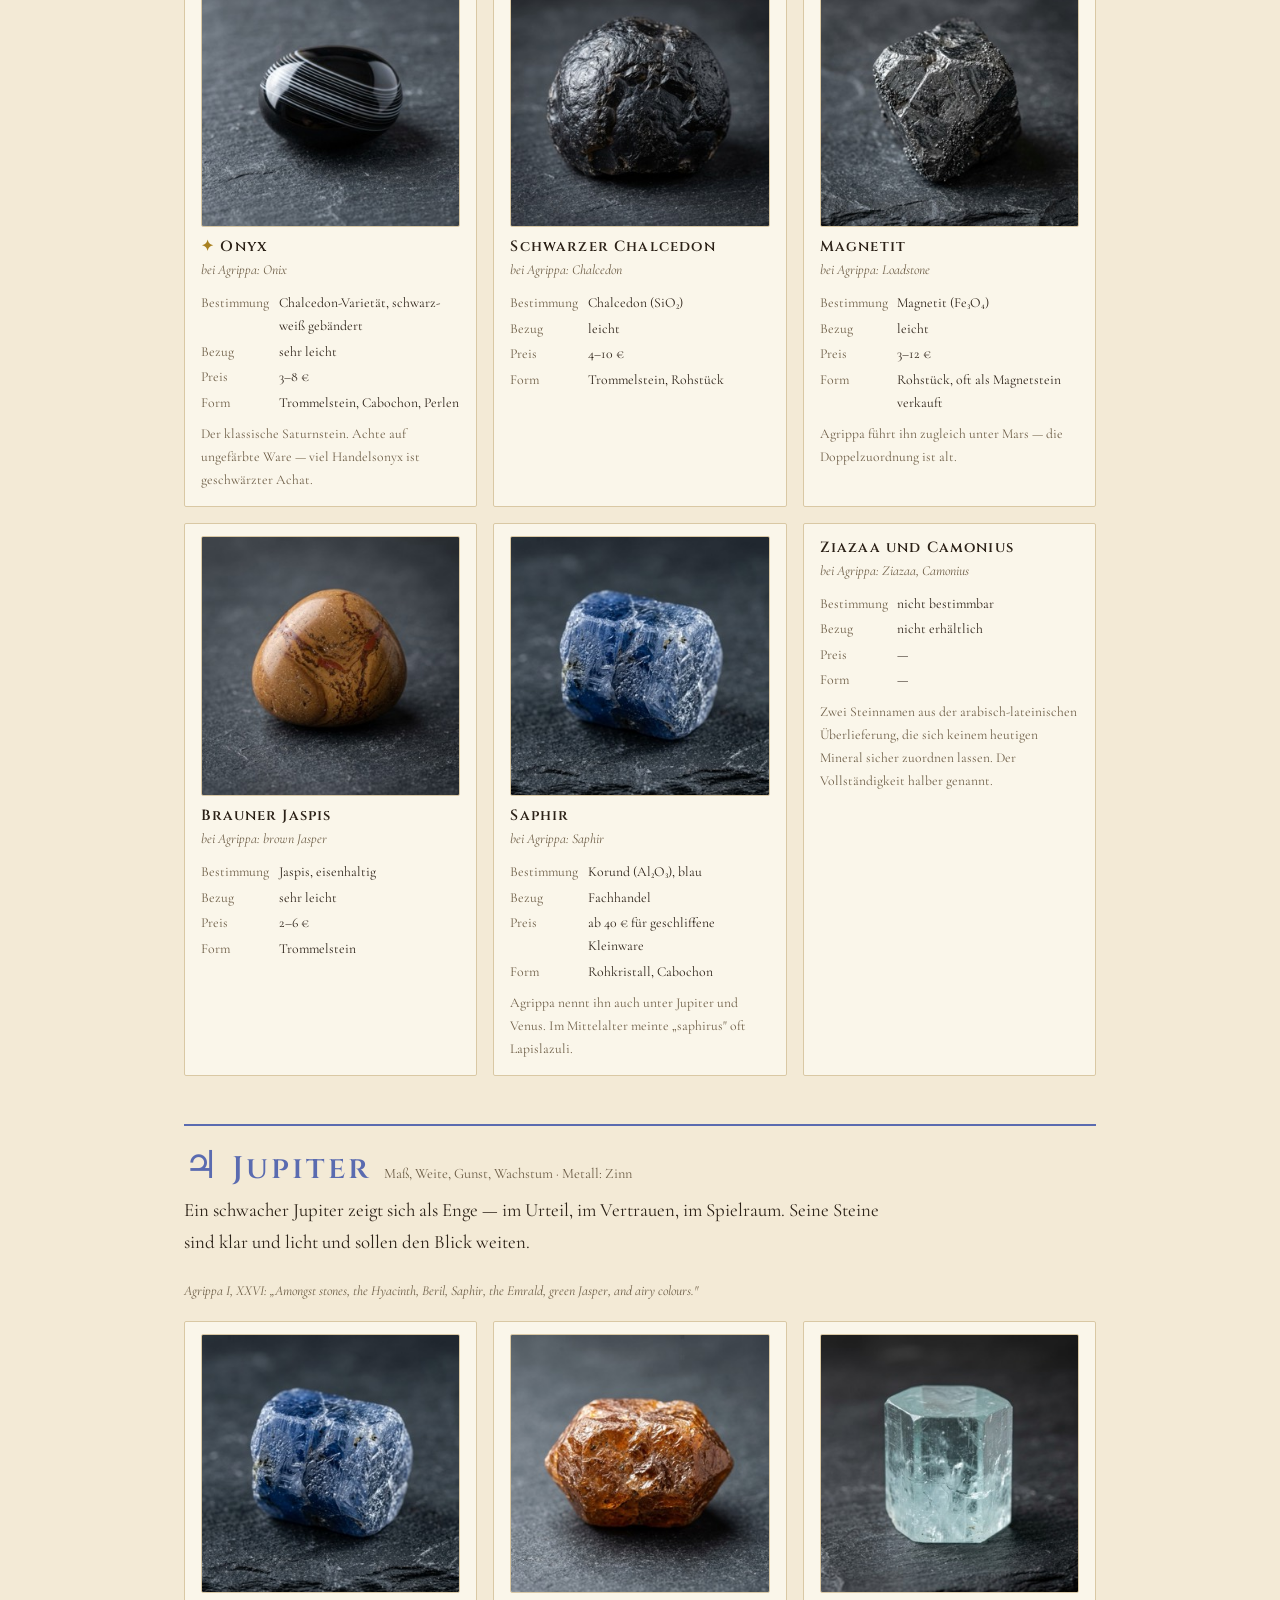
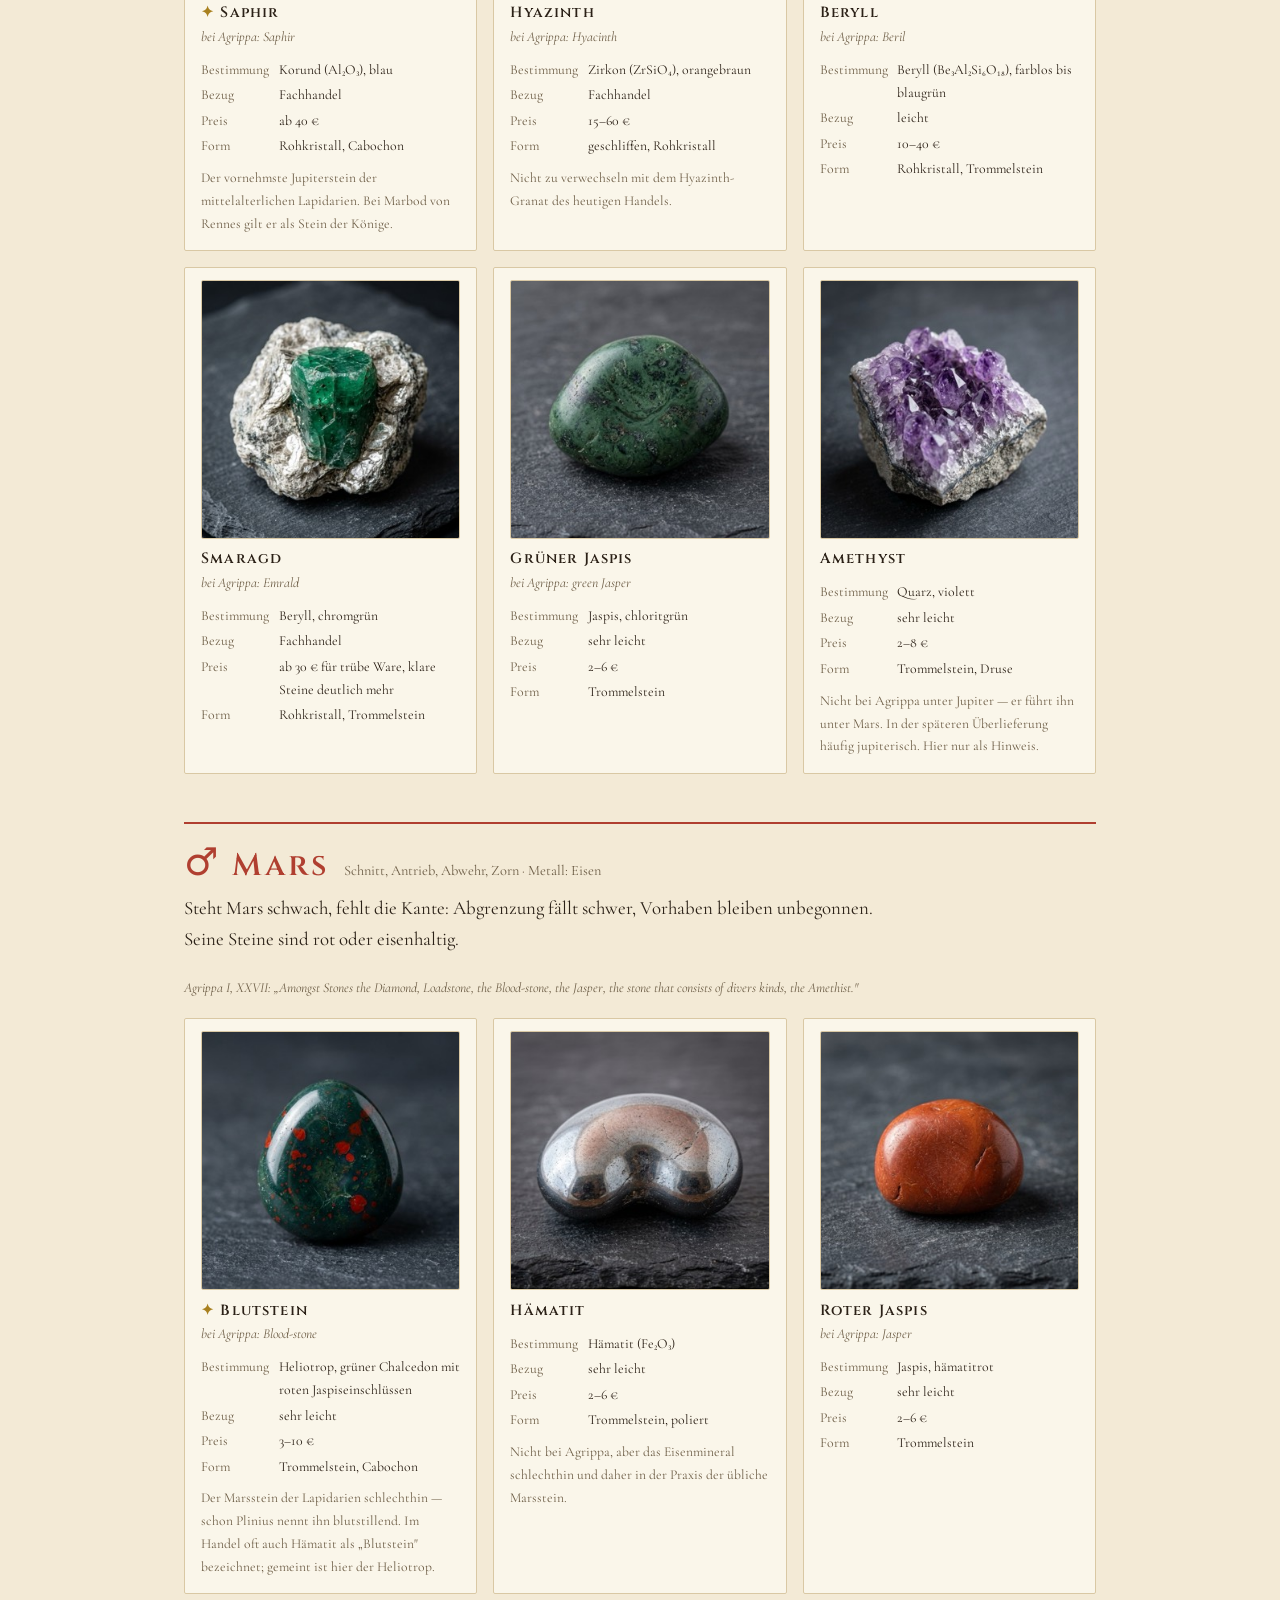
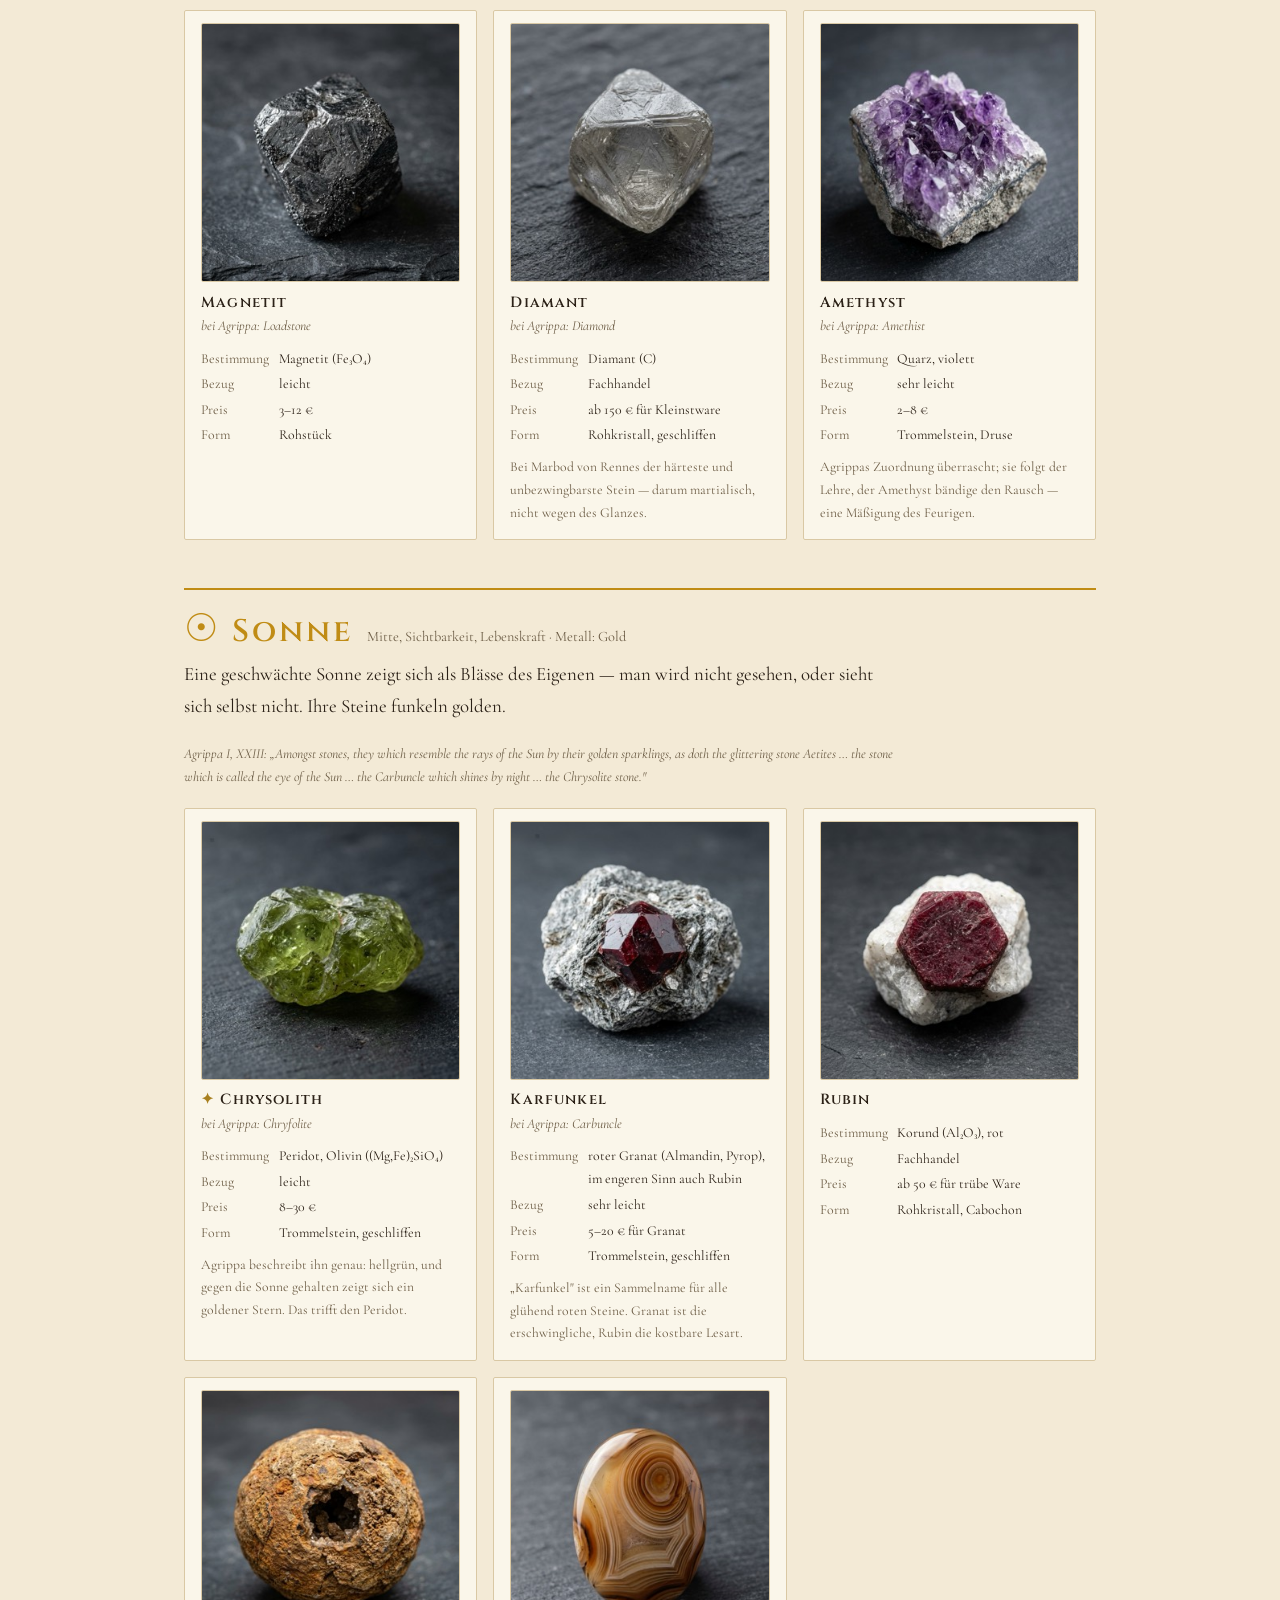
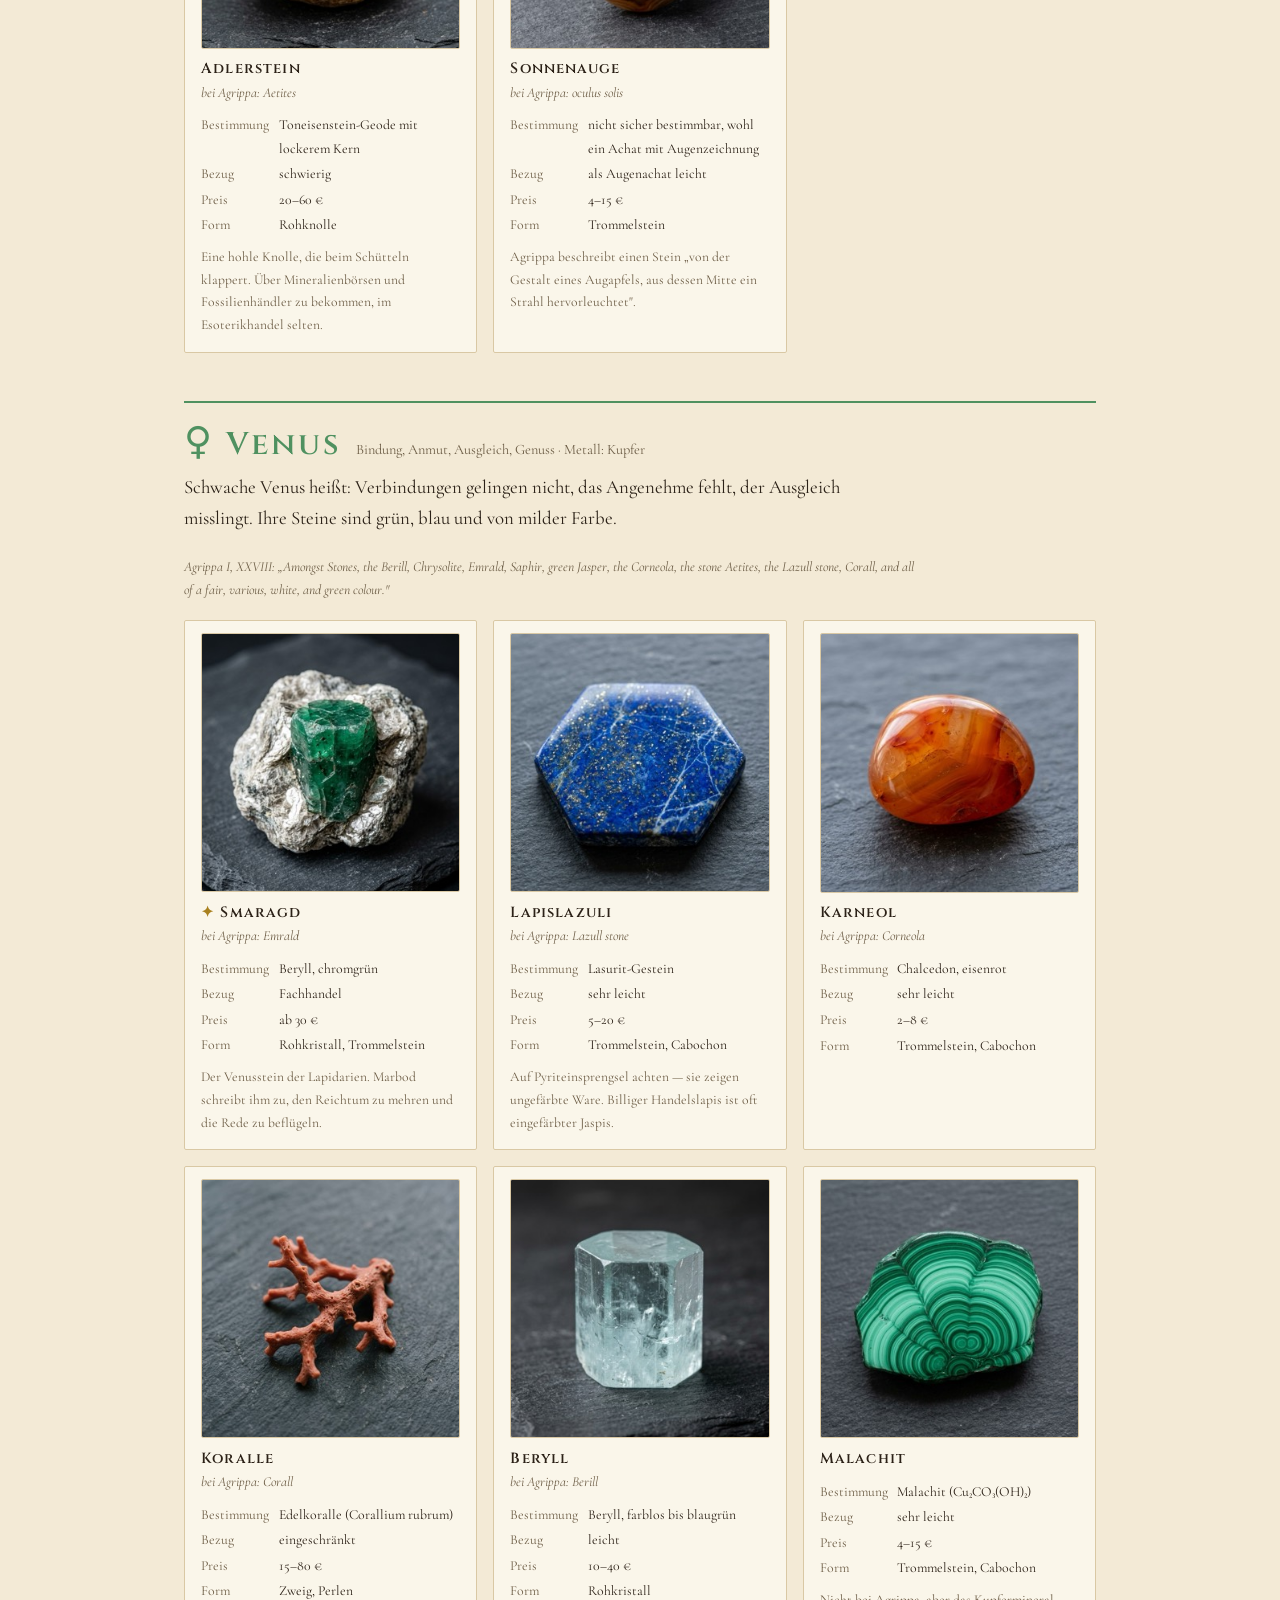
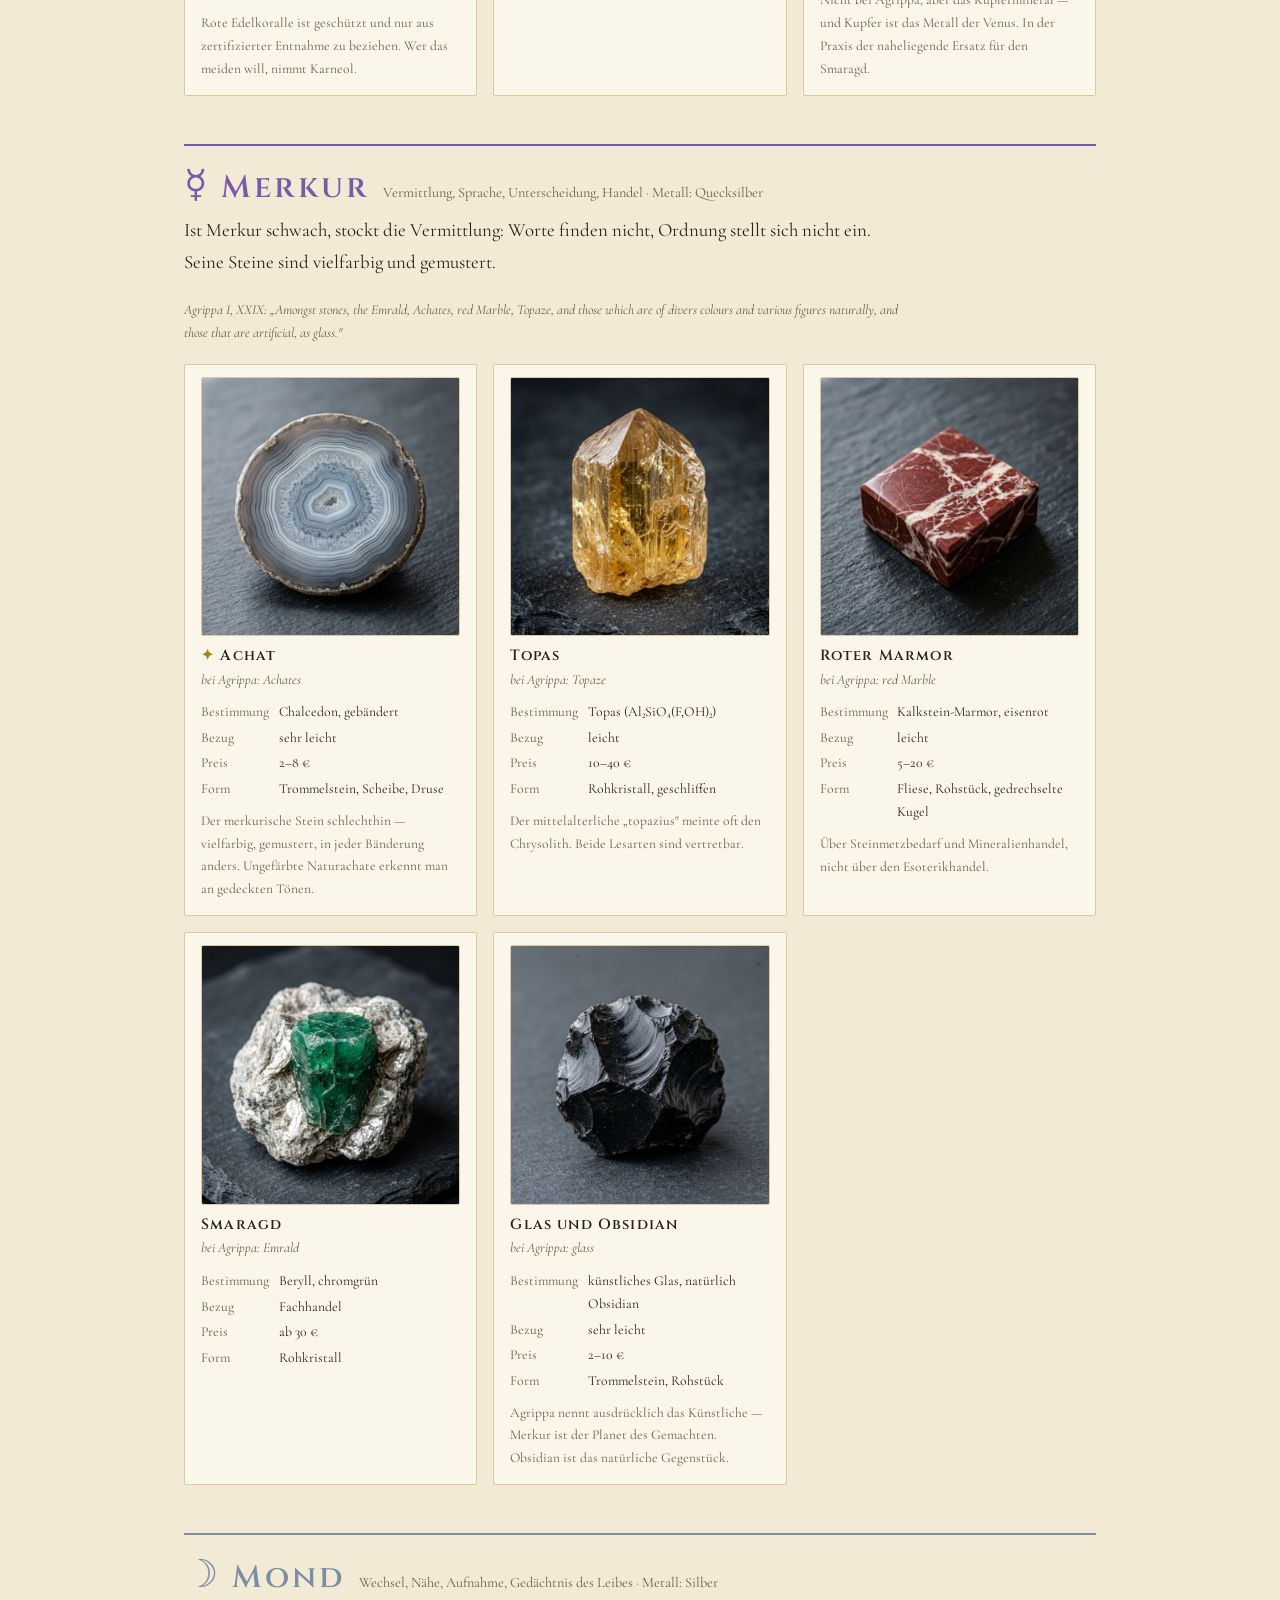
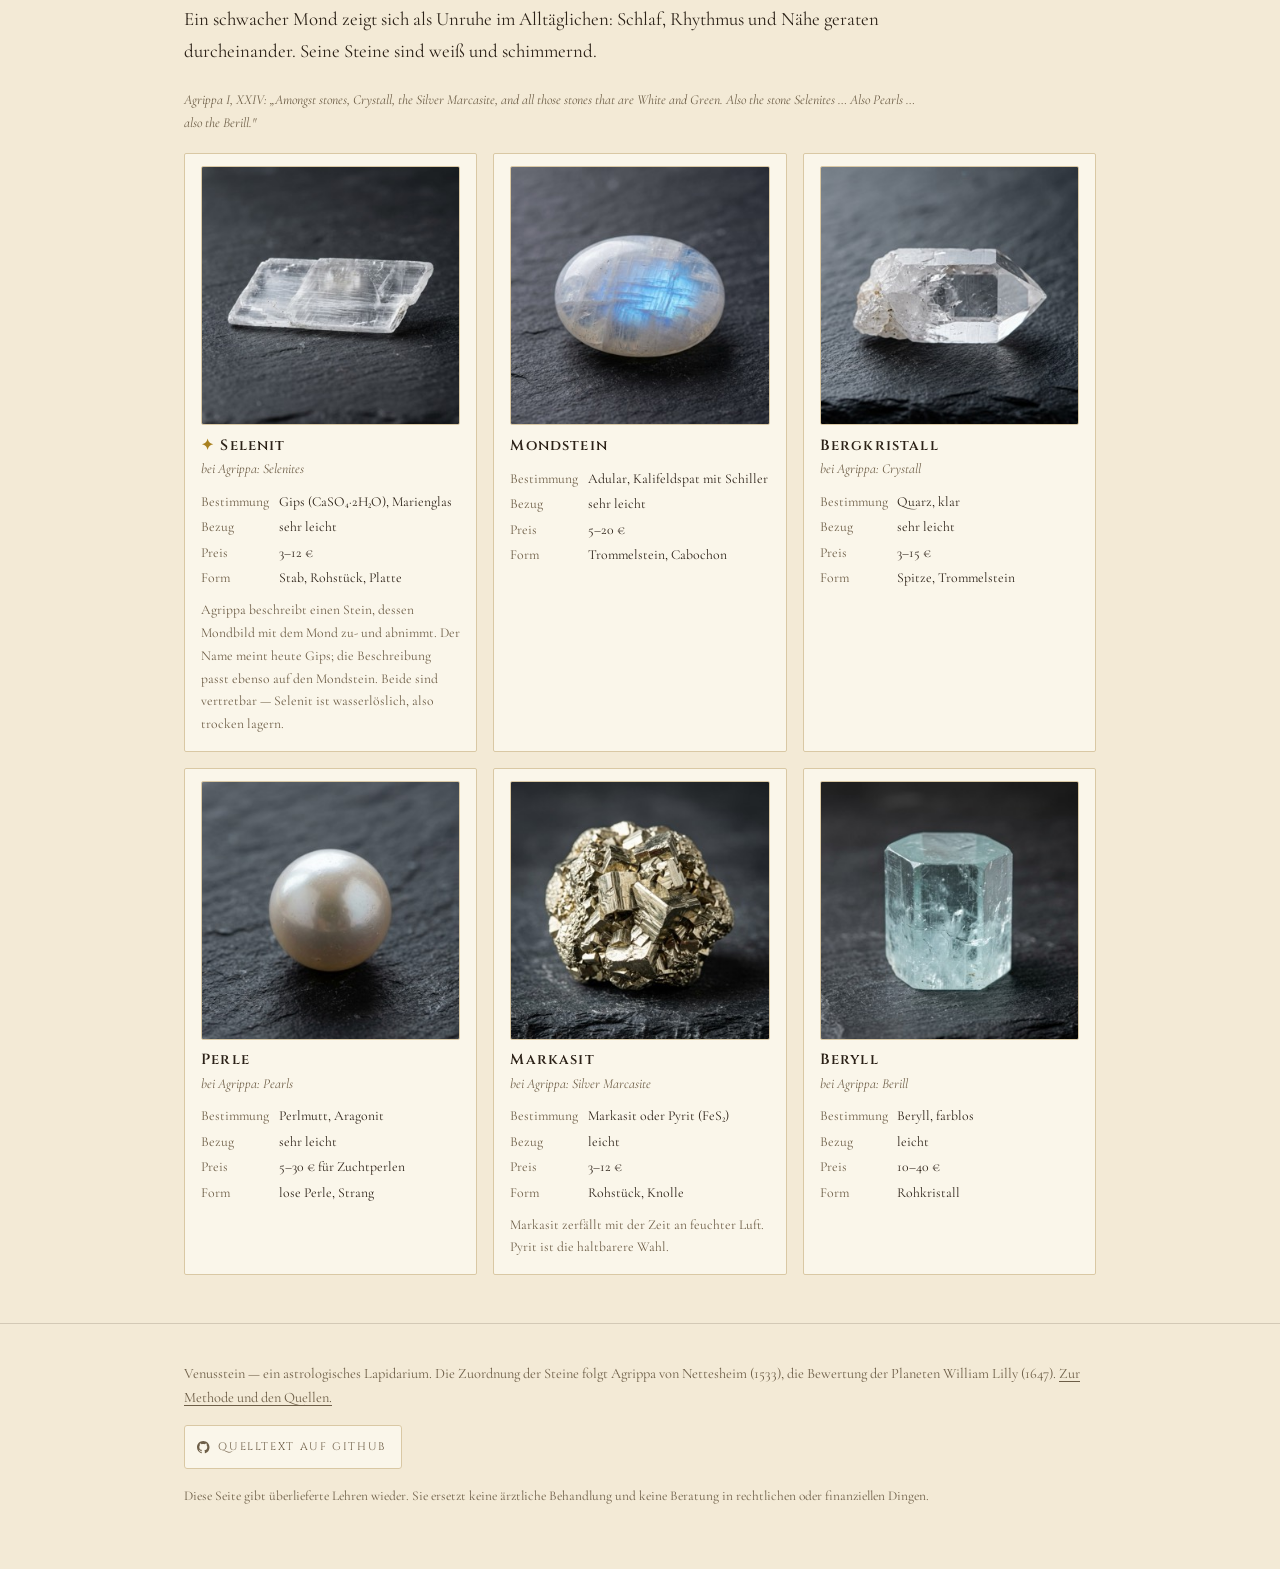
==== commit 4557d713: "GitHub-Verweis im Seitenfuß Auf jeder Seite ein Verweis auf das Repository, mit Octocat-Zeichen und " ====
--- a/lapidarium.html
+++ b/lapidarium.html
@@ -8,7 +8,7 @@
 <link rel="preconnect" href="https://fonts.googleapis.com">
 <link rel="preconnect" href="https://fonts.gstatic.com" crossorigin>
 <link href="https://fonts.googleapis.com/css2?family=Cinzel:wght@400;600&family=Cormorant+Garamond:ital,wght@0,400;0,600;1,400&display=swap" rel="stylesheet">
-<link rel="stylesheet" href="stil.css?v=13">
+<link rel="stylesheet" href="stil.css?v=15">
 <style>
   .planet-block { border-top:2px solid; padding-top:1.2rem; margin-top:3rem; }
   .planet-kopf { display:flex; align-items:baseline; gap:.85rem; flex-wrap:wrap; margin-bottom:.5rem; }
@@ -36,7 +36,7 @@
 </style>
 </head>
 <body>
-<script src="kopf.js?v=13"></script>
+<script src="kopf.js?v=15"></script>
 
 <main>
   <section class="bahn">
@@ -68,7 +68,7 @@
   <section class="bahn" style="padding-top:0"><div id="lapidarium"></div></section>
 </main>
 
-<script src="steine.js?v=13"></script>
+<script src="steine.js?v=15"></script>
 <script>
 (function () {
   var FARBE = { Saturn:'--sat', Jupiter:'--jup', Mars:'--mar', Sonne:'--sol',
--- a/stil.css
+++ b/stil.css
@@ -187,3 +187,16 @@
   border: 1px solid var(--pergament-rand);
   background: rgba(43, 33, 23, .06);
 }
+
+/* Verweis auf das Repository — auf dem Handy groß genug zum Antippen */
+.quellcode {
+  display: inline-flex; align-items: center; gap: .55rem;
+  min-height: 44px; padding: .45rem .95rem .45rem .75rem;
+  border: 1px solid var(--pergament-rand); border-radius: 3px;
+  background: rgba(255, 253, 247, .6);
+  color: var(--tinte); text-decoration: none;
+  font-family: var(--caps); font-size: .68rem; letter-spacing: .15em; text-transform: uppercase;
+  transition: border-color .18s, color .18s, background .18s;
+}
+.quellcode svg { width: 1.15em; height: 1.15em; flex: none; }
+.quellcode:hover { border-color: var(--rubrik); color: var(--rubrik); background: rgba(255, 253, 247, .9); }
